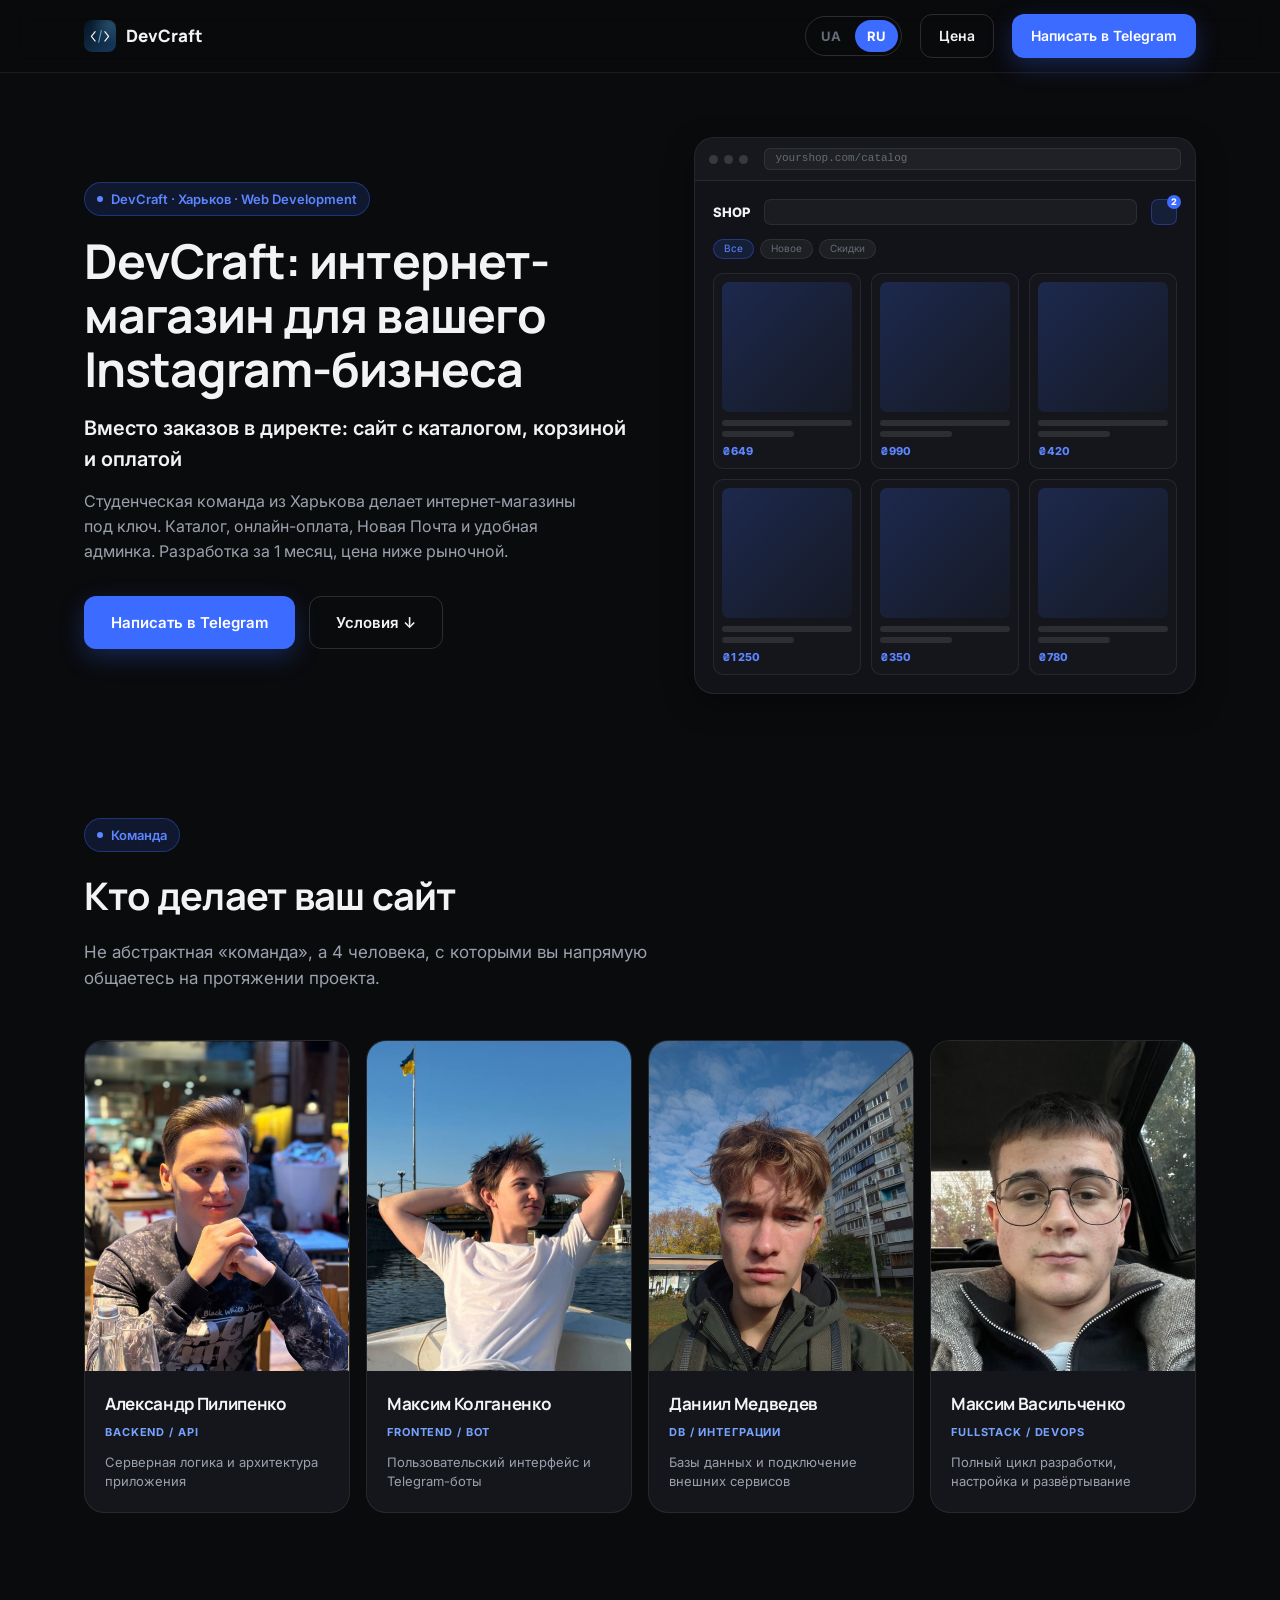
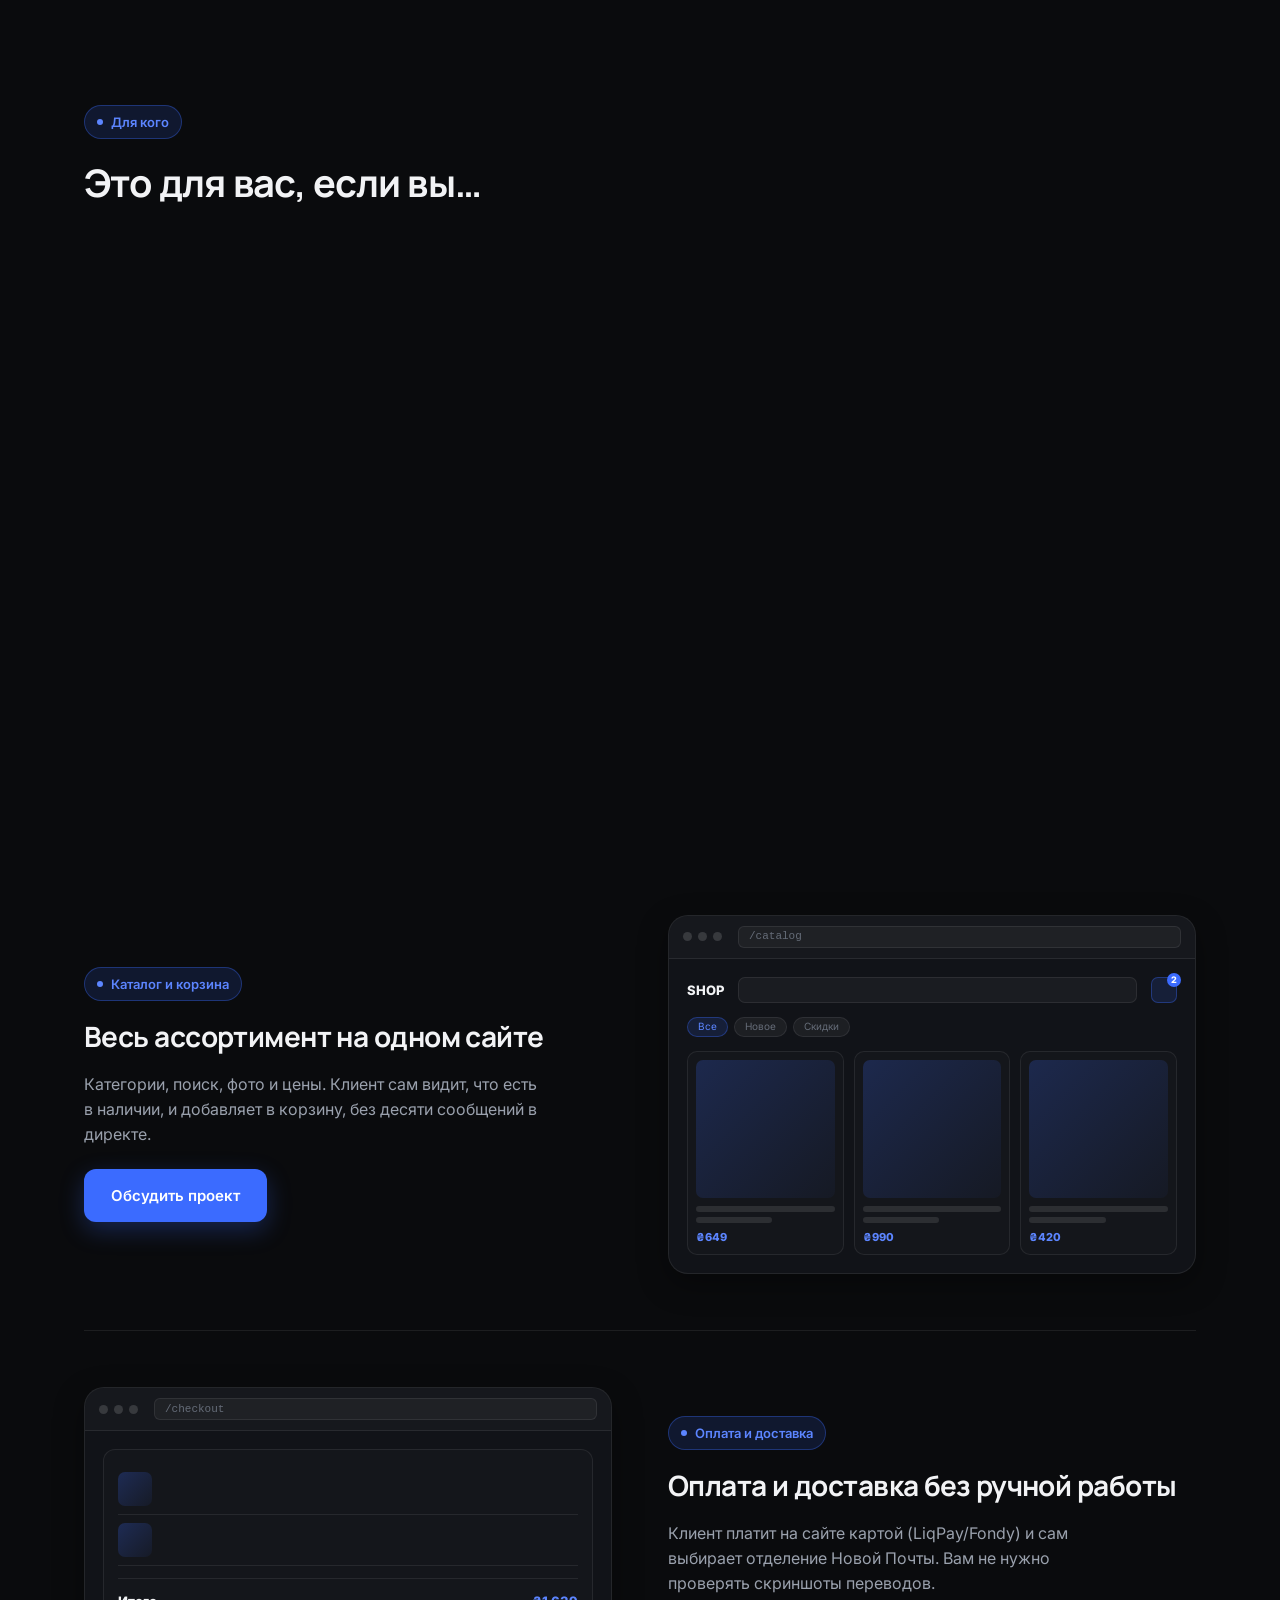
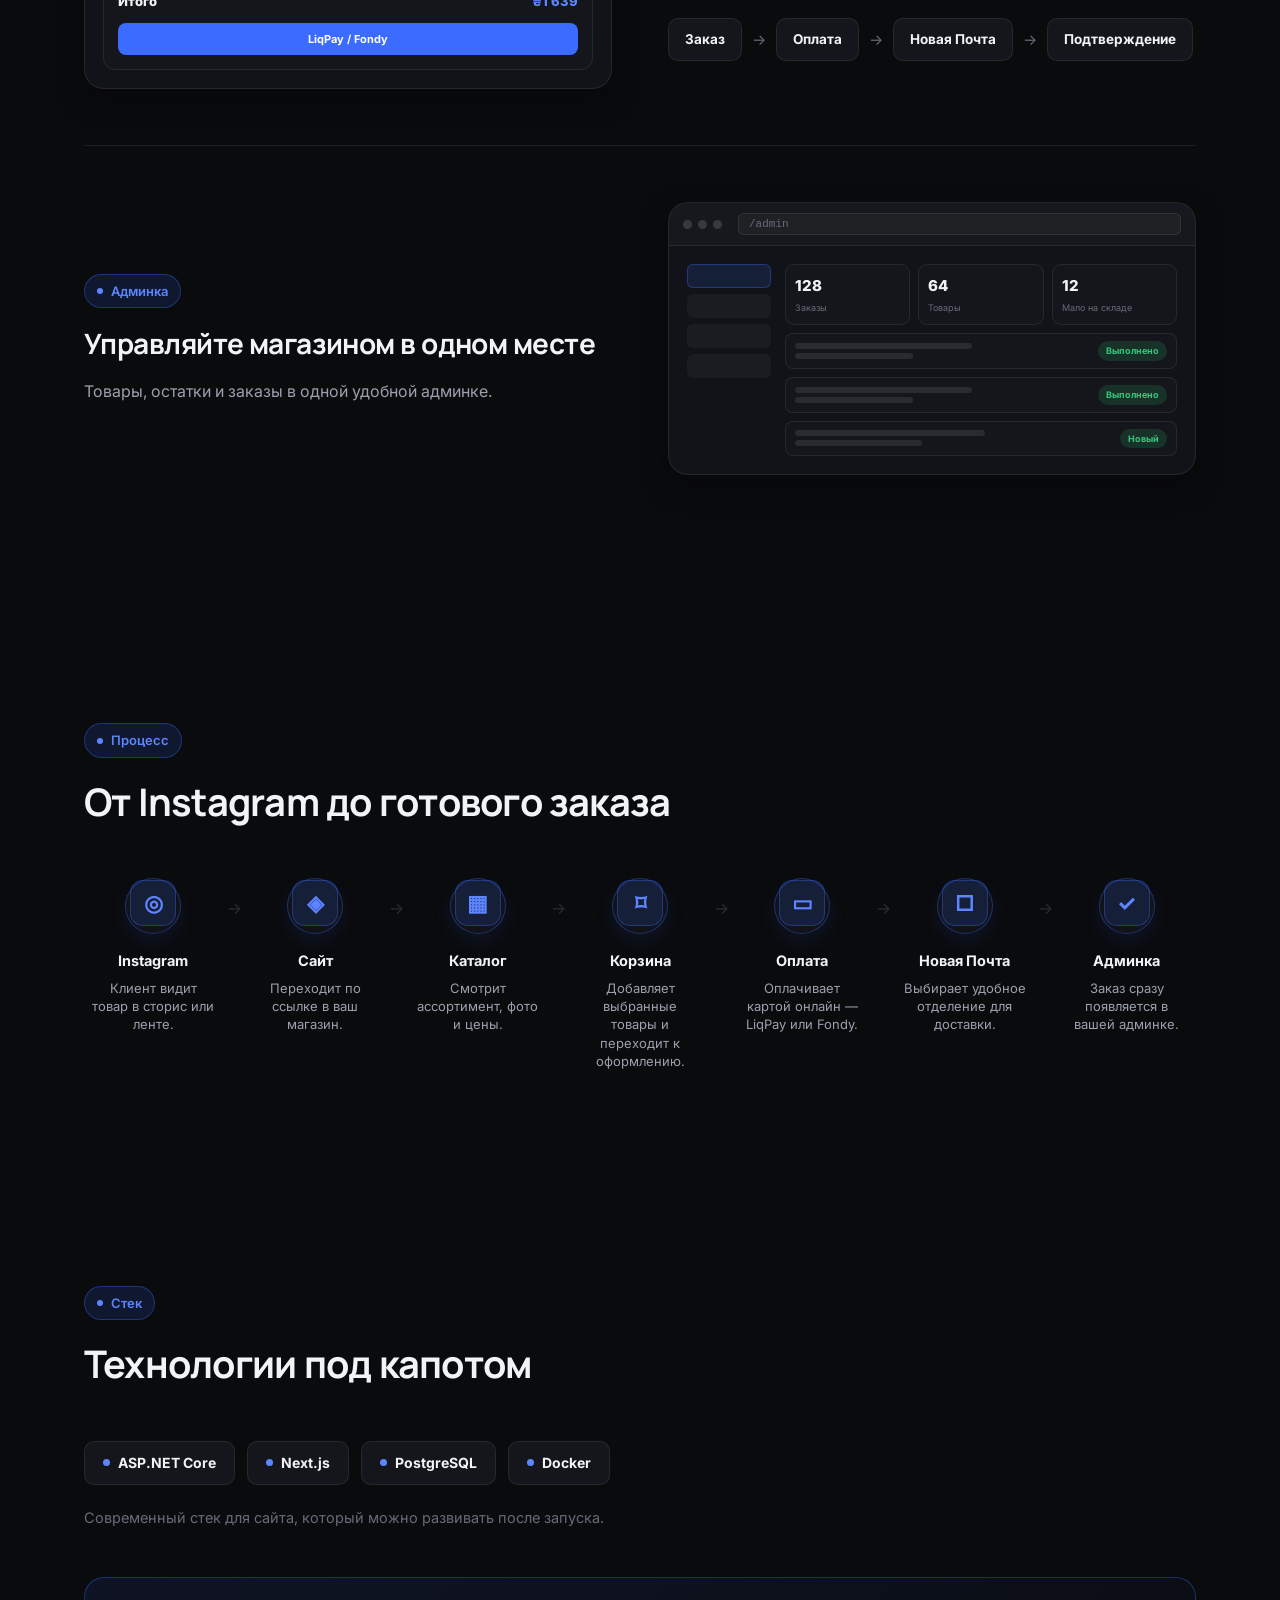
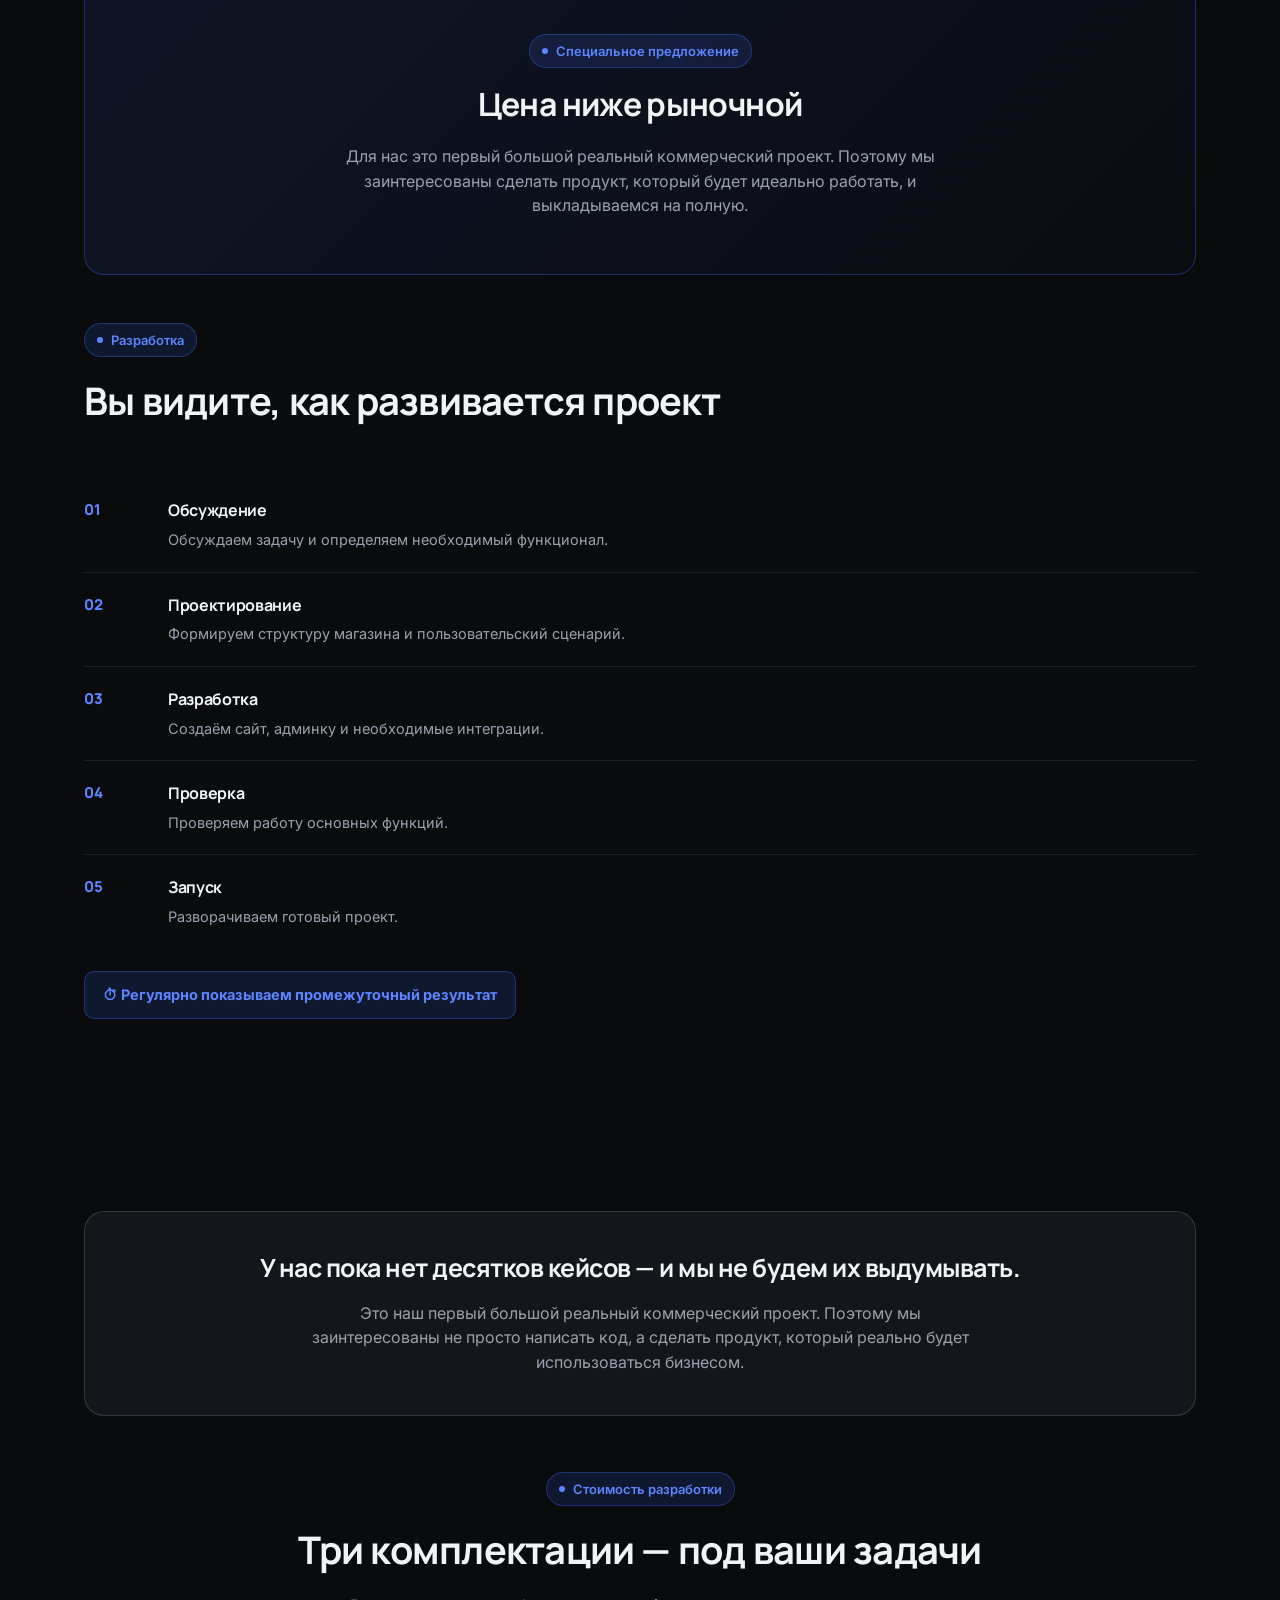
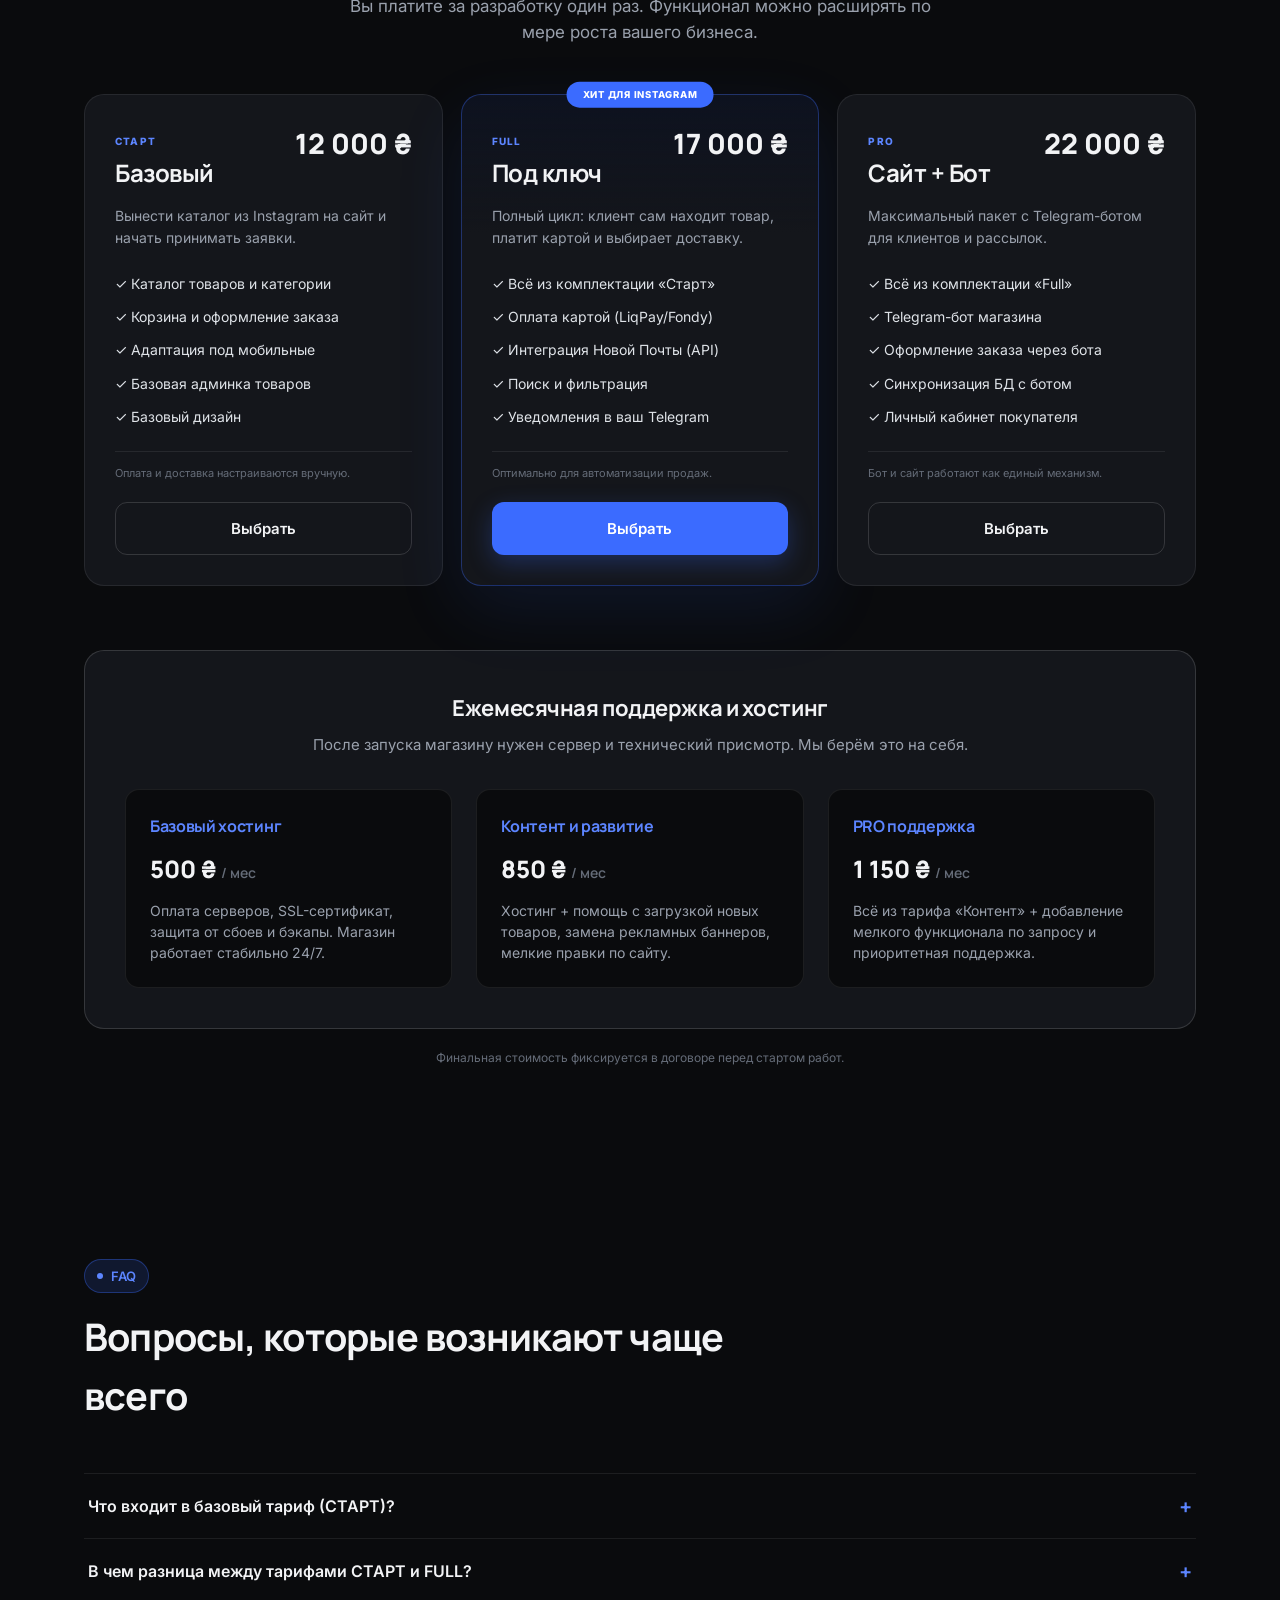
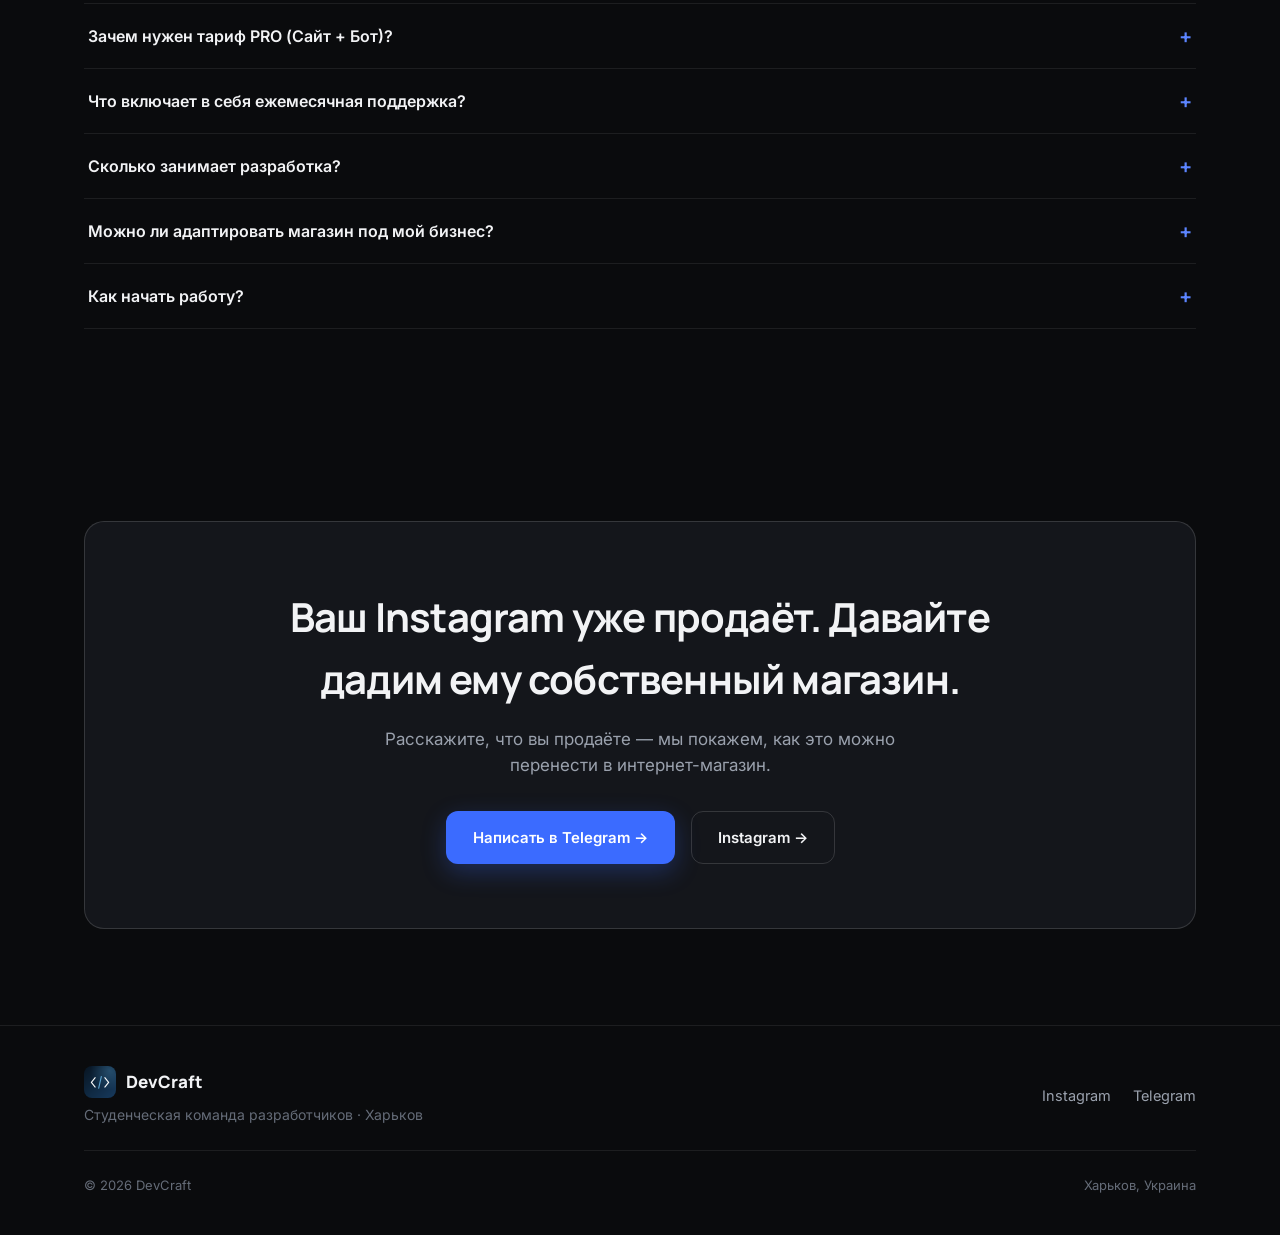
==== ru.html @ b4ba73b9 "Initial commit: DevCraft landing page" ====
<!DOCTYPE html>
<html lang="ru">
<head>
<meta charset="UTF-8">
<meta name="viewport" content="width=device-width, initial-scale=1">
<title>DevCraft — интернет-магазин для вашего Instagram-бизнеса</title>
<meta name="description" content="Студенческая команда из Харькова делает интернет-магазины под ключ: каталог, оплата, Новая Почта, админка. Разработка за 1 месяц.">
<link rel="icon" href="assets/logo.jpg">
<link rel="preconnect" href="https://fonts.googleapis.com">
<link rel="preconnect" href="https://fonts.gstatic.com" crossorigin>
<link href="https://fonts.googleapis.com/css2?family=Inter:wght@400;500;600;700;800&family=Manrope:wght@600;700;800&display=swap" rel="stylesheet">
<link rel="stylesheet" href="style.css">
</head>
<body>

<header class="site">
  <div class="wrap">
    <a href="#top" class="logo"><img src="assets/logo.jpg" alt="DevCraft" class="logo-img"> DevCraft</a>
    <div class="header-actions">
      <div class="lang-switch">
        <a href="ua.html" class="">UA</a>
        <a href="ru.html" class="active">RU</a>
      </div>
      <a href="#price" class="btn btn-ghost">Цена</a>
      <a href="https://t.me/gryftd" target="_blank" rel="noopener" class="btn btn-primary">Написать в Telegram</a>
    </div>
  </div>
</header>

<main id="top">

  <!-- HERO -->
  <section class="hero">
    <div class="wrap hero-grid">
      <div>
        <span class="eyebrow"><span class="dot"></span>DevCraft · Харьков · Web Development</span>
        <h1>DevCraft: интернет-магазин для вашего Instagram-бизнеса</h1>
        <p class="sub">Вместо заказов в директе: сайт с каталогом, корзиной и оплатой</p>
        <p class="desc">Студенческая команда из Харькова делает интернет-магазины под ключ. Каталог, онлайн-оплата, Новая Почта и удобная админка. Разработка за 1 месяц, цена ниже рыночной.</p>
        <div class="hero-cta">
          <a href="https://t.me/gryftd" target="_blank" rel="noopener" class="btn btn-primary">Написать в Telegram</a>
          <a href="#price" class="btn btn-ghost">Условия ↓</a>
        </div>
      </div>
      <div class="reveal">
        <div class="mock-browser">
          <div class="mock-topbar">
            <span class="mock-dot"></span><span class="mock-dot"></span><span class="mock-dot"></span>
            <div class="mock-urlbar">yourshop.com/catalog</div>
          </div>
          <div class="mock-body">
            <div class="mock-shop-head">
              <div class="mock-shop-logo">SHOP</div>
              <div class="mock-search"></div>
              <div class="mock-cart-icon"></div>
            </div>
            <div class="mock-chips">
              <div class="mock-chip on">Все</div>
              <div class="mock-chip">Новое</div>
              <div class="mock-chip">Скидки</div>
            </div>
            <div class="mock-grid">
              <div class="mock-product"><div class="thumb"></div><div class="line"></div><div class="line short"></div><div class="price">₴649</div></div>
              <div class="mock-product"><div class="thumb"></div><div class="line"></div><div class="line short"></div><div class="price">₴990</div></div>
              <div class="mock-product"><div class="thumb"></div><div class="line"></div><div class="line short"></div><div class="price">₴420</div></div>
              <div class="mock-product"><div class="thumb"></div><div class="line"></div><div class="line short"></div><div class="price">₴1 250</div></div>
              <div class="mock-product"><div class="thumb"></div><div class="line"></div><div class="line short"></div><div class="price">₴350</div></div>
              <div class="mock-product"><div class="thumb"></div><div class="line"></div><div class="line short"></div><div class="price">₴780</div></div>
            </div>
          </div>
        </div>
      </div>
    </div>
  </section>

  <section id="about" class="team-section">
  <div class="wrap">
    <div class="section-head reveal">
      <span class="eyebrow"><span class="dot"></span>Команда</span>
      <h2>Кто делает ваш сайт</h2>
      <p>Не абстрактная «команда», а 4 человека, с которыми вы напрямую общаетесь на протяжении проекта.</p>
    </div>
    <div class="team-grid">
      <article class="person-card reveal">
        <div class="person-photo">
          <img src="assets/sasha.jpg" alt="Александр Пилипенко" onerror="this.style.display='none';this.nextElementSibling.style.display='grid'">
          <span class="photo-fallback">АП</span>
        </div>
        <div class="person-info">
          <h3>Александр Пилипенко</h3>
          <span class="person-role">Backend / API</span>
          <p>Серверная логика и архитектура приложения</p>
        </div>
      </article>

      <article class="person-card reveal">
        <div class="person-photo">
          <img src="assets/kolganenko.jpg" alt="Максим Колганенко" onerror="this.style.display='none';this.nextElementSibling.style.display='grid'">
          <span class="photo-fallback">МК</span>
        </div>
        <div class="person-info">
          <h3>Максим Колганенко</h3>
          <span class="person-role">Frontend / Bot</span>
          <p>Пользовательский интерфейс и Telegram-боты</p>
        </div>
      </article>

      <article class="person-card reveal">
        <div class="person-photo">
          <img src="assets/danil.jpg" alt="Даниил Медведев" onerror="this.style.display='none';this.nextElementSibling.style.display='grid'">
          <span class="photo-fallback">ДМ</span>
        </div>
        <div class="person-info">
          <h3>Даниил Медведев</h3>
          <span class="person-role">DB / Интеграции</span>
          <p>Базы данных и подключение внешних сервисов</p>
        </div>
      </article>

      <article class="person-card reveal">
        <div class="person-photo">
          <img src="assets/vasylchenko.jpg" alt="Максим Васильченко" onerror="this.style.display='none';this.nextElementSibling.style.display='grid'">
          <span class="photo-fallback">МВ</span>
        </div>
        <div class="person-info">
          <h3>Максим Васильченко</h3>
          <span class="person-role">Fullstack / DevOps</span>
          <p>Полный цикл разработки, настройка и развёртывание</p>
        </div>
      </article>
    </div>
  </div>
</section>

  <!-- WHO IT'S FOR -->
  <section id="fit">
    <div class="wrap">
      <div class="section-head reveal">
        <span class="eyebrow"><span class="dot"></span>Для кого</span>
        <h2>Это для вас, если вы…</h2>
      </div>
      <div class="fit-grid">
        <div class="fit-card reveal"><div class="ico"><span class="vector-icon">✦</span></div><h3>Косметика и уход</h3><p>Ассортимент в сторис, а покупатели каждый день спрашивают в директе цену и наличие.</p></div>
        <div class="fit-card reveal"><div class="ico"><span class="vector-icon">◇</span></div><h3>Детские товары</h3><p>Размеры и остатки меняются каждую неделю, а отвечать каждому вручную некогда.</p></div>
        <div class="fit-card reveal"><div class="ico"><span class="vector-icon">↗</span></div><h3>Спортпитание и добавки</h3><p>Клиенты покупают одно и то же каждый месяц, а каждый заказ всё равно оформляется в переписке.</p></div>
        <div class="fit-card reveal"><div class="ico"><span class="vector-icon">◌</span></div><h3>Хендмейд и декор</h3><p>Работы красивые, но клиент не видит весь каталог в одном месте и теряется в актуальном.</p></div>
      </div>
      <p class="fit-note reveal">Ниша не ограничивается этими примерами. Если вы продаёте товары через Instagram — решение можно адаптировать под ваш бизнес.</p>
    </div>
  </section>

  <!-- WHAT CLIENT GETS -->
  <section id="offer">
    <div class="wrap">
      <div class="section-head reveal">
        <span class="eyebrow"><span class="dot"></span>Продукт</span>
        <h2>Что вы получите</h2>
      </div>

      <div class="showcase reveal">
        <div class="showcase-text">
          <span class="eyebrow"><span class="dot"></span>Каталог и корзина</span>
          <h3>Весь ассортимент на одном сайте</h3>
          <p>Категории, поиск, фото и цены. Клиент сам видит, что есть в наличии, и добавляет в корзину, без десяти сообщений в директе.</p>
          <a href="https://t.me/gryftd" target="_blank" rel="noopener" class="btn btn-primary">Обсудить проект</a>
        </div>
        <div class="showcase-visual">
          <div class="mock-browser">
            <div class="mock-topbar"><span class="mock-dot"></span><span class="mock-dot"></span><span class="mock-dot"></span><div class="mock-urlbar">/catalog</div></div>
            <div class="mock-body">
              <div class="mock-shop-head"><div class="mock-shop-logo">SHOP</div><div class="mock-search"></div><div class="mock-cart-icon"></div></div>
              <div class="mock-chips"><div class="mock-chip on">Все</div><div class="mock-chip">Новое</div><div class="mock-chip">Скидки</div></div>
              <div class="mock-grid">
                <div class="mock-product"><div class="thumb"></div><div class="line"></div><div class="line short"></div><div class="price">₴649</div></div>
                <div class="mock-product"><div class="thumb"></div><div class="line"></div><div class="line short"></div><div class="price">₴990</div></div>
                <div class="mock-product"><div class="thumb"></div><div class="line"></div><div class="line short"></div><div class="price">₴420</div></div>
              </div>
            </div>
          </div>
        </div>
      </div>

      <div class="showcase reverse reveal">
        <div class="showcase-text">
          <span class="eyebrow"><span class="dot"></span>Оплата и доставка</span>
          <h3>Оплата и доставка без ручной работы</h3>
          <p>Клиент платит на сайте картой (LiqPay/Fondy) и сам выбирает отделение Новой Почты. Вам не нужно проверять скриншоты переводов.</p>
          <div class="chain" style="margin-top:22px;">
            <div class="chain-step">Заказ</div><span class="chain-arrow">→</span>
            <div class="chain-step">Оплата</div><span class="chain-arrow">→</span>
            <div class="chain-step">Новая Почта</div><span class="chain-arrow">→</span>
            <div class="chain-step">Подтверждение</div>
          </div>
        </div>
        <div class="showcase-visual">
          <div class="mock-browser">
            <div class="mock-topbar"><span class="mock-dot"></span><span class="mock-dot"></span><span class="mock-dot"></span><div class="mock-urlbar">/checkout</div></div>
            <div class="mock-body">
              <div class="mock-cart-panel">
                <div class="mock-cart-row"><div class="thumb"></div><div class="lines"><div class="line"></div><div class="line short"></div></div></div>
                <div class="mock-cart-row"><div class="thumb"></div><div class="lines"><div class="line"></div><div class="line short"></div></div></div>
                <div class="mock-cart-total"><span>Итого</span><span>₴1 639</span></div>
                <div class="mock-btn-full">LiqPay / Fondy</div>
              </div>
            </div>
          </div>
        </div>
      </div>

      <div class="showcase reveal">
        <div class="showcase-text">
          <span class="eyebrow"><span class="dot"></span>Админка</span>
          <h3>Управляйте магазином в одном месте</h3>
          <p>Товары, остатки и заказы в одной удобной админке.</p>
        </div>
        <div class="showcase-visual">
          <div class="mock-browser">
            <div class="mock-topbar"><span class="mock-dot"></span><span class="mock-dot"></span><span class="mock-dot"></span><div class="mock-urlbar">/admin</div></div>
            <div class="mock-body">
              <div class="mock-admin">
                <div class="mock-admin-side">
                  <div class="mock-admin-item on"></div>
                  <div class="mock-admin-item"></div>
                  <div class="mock-admin-item"></div>
                  <div class="mock-admin-item"></div>
                </div>
                <div class="mock-admin-main">
                  <div class="mock-stat-row">
                    <div class="mock-stat"><div class="num">128</div><div class="lbl">Заказы</div></div>
                    <div class="mock-stat"><div class="num">64</div><div class="lbl">Товары</div></div>
                    <div class="mock-stat"><div class="num">12</div><div class="lbl">Мало на складе</div></div>
                  </div>
                  <div class="mock-table-row"><div class="lines"><div class="mock-line-generic w60"></div><div class="mock-line-generic w40"></div></div><div class="mock-status">Выполнено</div></div>
                  <div class="mock-table-row"><div class="lines"><div class="mock-line-generic w60"></div><div class="mock-line-generic w40"></div></div><div class="mock-status">Выполнено</div></div>
                  <div class="mock-table-row"><div class="lines"><div class="mock-line-generic w60"></div><div class="mock-line-generic w40"></div></div><div class="mock-status">Новый</div></div>
                </div>
              </div>
            </div>
          </div>
        </div>
      </div>
    </div>
  </section>

  <!-- HOW IT WORKS -->
  <section id="how">
    <div class="wrap">
      <div class="section-head reveal">
        <span class="eyebrow"><span class="dot"></span>Процесс</span>
        <h2>От Instagram до готового заказа</h2>
      </div>
      <div class="flow reveal">
        <div class="flow-step"><div class="circle"><span class="vector-icon">◎</span></div><div class="lbl">Instagram</div><div class="desc">Клиент видит товар в сторис или ленте.</div></div>
        <div class="flow-connector">→</div>
        <div class="flow-step"><div class="circle"><span class="vector-icon">◈</span></div><div class="lbl">Сайт</div><div class="desc">Переходит по ссылке в ваш магазин.</div></div>
        <div class="flow-connector">→</div>
        <div class="flow-step"><div class="circle"><span class="vector-icon">▦</span></div><div class="lbl">Каталог</div><div class="desc">Смотрит ассортимент, фото и цены.</div></div>
        <div class="flow-connector">→</div>
        <div class="flow-step"><div class="circle"><span class="vector-icon">⌑</span></div><div class="lbl">Корзина</div><div class="desc">Добавляет выбранные товары и переходит к оформлению.</div></div>
        <div class="flow-connector">→</div>
        <div class="flow-step"><div class="circle"><span class="vector-icon">▭</span></div><div class="lbl">Оплата</div><div class="desc">Оплачивает картой онлайн — LiqPay или Fondy.</div></div>
        <div class="flow-connector">→</div>
        <div class="flow-step"><div class="circle"><span class="vector-icon">□</span></div><div class="lbl">Новая Почта</div><div class="desc">Выбирает удобное отделение для доставки.</div></div>
        <div class="flow-connector">→</div>
        <div class="flow-step"><div class="circle"><span class="vector-icon">✓</span></div><div class="lbl">Админка</div><div class="desc">Заказ сразу появляется в вашей админке.</div></div>
      </div>
    </div>
  </section>

  <!-- TECH -->
  <section id="tech">
    <div class="wrap">
      <div class="section-head reveal">
        <span class="eyebrow"><span class="dot"></span>Стек</span>
        <h2>Технологии под капотом</h2>
      </div>
      <div class="tech-chips reveal">
        <div class="tech-chip"><span class="dot"></span>ASP.NET Core</div>
        <div class="tech-chip"><span class="dot"></span>Next.js</div>
        <div class="tech-chip"><span class="dot"></span>PostgreSQL</div>
        <div class="tech-chip"><span class="dot"></span>Docker</div>
      </div>
      <p class="tech-note reveal">Современный стек для сайта, который можно развивать после запуска.</p>
    </div>
  </section>

  <!-- PILOT -->
  <section id="pilot">
    <div class="wrap">
      <div class="pilot-block reveal">
        <span class="eyebrow"><span class="dot"></span>Специальное предложение</span>
        <h2>Цена ниже рыночной</h2>
        <p>Для нас это первый большой реальный коммерческий проект. Поэтому мы заинтересованы сделать продукт, который будет идеально работать, и выкладываемся на полную.</p>
      </div>
    </div>
  </section>

  <!-- PROCESS TIMELINE -->
  <section id="process">
    <div class="wrap">
      <div class="section-head reveal">
        <span class="eyebrow"><span class="dot"></span>Разработка</span>
        <h2>Вы видите, как развивается проект</h2>
      </div>
      <div class="timeline reveal">
        <div class="tl-item"><div class="tl-num">01</div><div><h4>Обсуждение</h4><p>Обсуждаем задачу и определяем необходимый функционал.</p></div></div>
        <div class="tl-item"><div class="tl-num">02</div><div><h4>Проектирование</h4><p>Формируем структуру магазина и пользовательский сценарий.</p></div></div>
        <div class="tl-item"><div class="tl-num">03</div><div><h4>Разработка</h4><p>Создаём сайт, админку и необходимые интеграции.</p></div></div>
        <div class="tl-item"><div class="tl-num">04</div><div><h4>Проверка</h4><p>Проверяем работу основных функций.</p></div></div>
        <div class="tl-item"><div class="tl-num">05</div><div><h4>Запуск</h4><p>Разворачиваем готовый проект.</p></div></div>
      </div>
      <div class="tl-highlight reveal">⏱ Регулярно показываем промежуточный результат</div>
    </div>
  </section>

  <!-- HONEST PROMISE -->
  <section id="honest">
    <div class="wrap">
      <div class="honest-card reveal">
        <h3>У нас пока нет десятков кейсов — и мы не будем их выдумывать.</h3>
        <p>Это наш первый большой реальный коммерческий проект. Поэтому мы заинтересованы не просто написать код, а сделать продукт, который реально будет использоваться бизнесом.</p>
      </div>
    </div>
  </section>

  <section id="price" class="pricing-section">
    <div class="wrap">
      <div class="section-head reveal center">
        <span class="eyebrow"><span class="dot"></span>Стоимость разработки</span>
        <h2>Три комплектации — под ваши задачи</h2>
        <p>Вы платите за разработку один раз. Функционал можно расширять по мере роста вашего бизнеса.</p>
      </div>
      
      <div class="packages">
        <!-- Тариф 1: Разработка -->
        <article class="package reveal">
          <div class="package-head"><div><span class="package-label">СТАРТ</span><h3>Базовый</h3></div><strong>12 000 ₴</strong></div>
          <p class="package-desc">Вынести каталог из Instagram на сайт и начать принимать заявки.</p>
          <ul>
            <li>✓ Каталог товаров и категории</li>
            <li>✓ Корзина и оформление заказа</li>
            <li>✓ Адаптация под мобильные</li>
            <li>✓ Базовая админка товаров</li>
            <li>✓ Базовый дизайн</li>
          </ul>
          <div class="package-note">Оплата и доставка настраиваются вручную.</div>
          <a href="https://t.me/gryftd" target="_blank" rel="noopener" class="btn btn-ghost btn-block">Выбрать</a>
        </article>
  
        <!-- Тариф 2: Разработка -->
        <article class="package featured reveal">
          <div class="popular">ХИТ ДЛЯ INSTAGRAM</div>
          <div class="package-head"><div><span class="package-label">FULL</span><h3>Под ключ</h3></div><strong>17 000 ₴</strong></div>
          <p class="package-desc">Полный цикл: клиент сам находит товар, платит картой и выбирает доставку.</p>
          <ul>
            <li>✓ Всё из комплектации «Старт»</li>
            <li>✓ Оплата картой (LiqPay/Fondy)</li>
            <li>✓ Интеграция Новой Почты (API)</li>
            <li>✓ Поиск и фильтрация</li>
            <li>✓ Уведомления в ваш Telegram</li>
          </ul>
          <div class="package-note">Оптимально для автоматизации продаж.</div>
          <a href="https://t.me/gryftd" target="_blank" rel="noopener" class="btn btn-primary btn-block">Выбрать</a>
        </article>
  
        <!-- Тариф 3: Разработка -->
        <article class="package reveal">
          <div class="package-head"><div><span class="package-label">PRO</span><h3>Сайт + Бот</h3></div><strong>22 000 ₴</strong></div>
          <p class="package-desc">Максимальный пакет с Telegram-ботом для клиентов и рассылок.</p>
          <ul>
            <li>✓ Всё из комплектации «Full»</li>
            <li>✓ Telegram-бот магазина</li>
            <li>✓ Оформление заказа через бота</li>
            <li>✓ Синхронизация БД с ботом</li>
            <li>✓ Личный кабинет покупателя</li>
          </ul>
          <div class="package-note">Бот и сайт работают как единый механизм.</div>
          <a href="https://t.me/gryftd" target="_blank" rel="noopener" class="btn btn-ghost btn-block">Выбрать</a>
        </article>
      </div>
  
      <!-- Блок ежемесячного обслуживания (теперь 3 тарифа) -->
      <div class="monthly-retainer reveal">
        <div class="monthly-head">
          <h3>Ежемесячная поддержка и хостинг</h3>
          <p>После запуска магазину нужен сервер и технический присмотр. Мы берём это на себя.</p>
        </div>
        <div class="monthly-grid">
          <div class="monthly-card">
            <h4>Базовый хостинг</h4>
            <div class="monthly-price">500 ₴ <span>/ мес</span></div>
            <p>Оплата серверов, SSL-сертификат, защита от сбоев и бэкапы. Магазин работает стабильно 24/7.</p>
          </div>
          <div class="monthly-card">
            <h4>Контент и развитие</h4>
            <div class="monthly-price">850 ₴ <span>/ мес</span></div>
            <p>Хостинг + помощь с загрузкой новых товаров, замена рекламных баннеров, мелкие правки по сайту.</p>
          </div>
          <div class="monthly-card">
            <h4>PRO поддержка</h4>
            <div class="monthly-price">1 150 ₴ <span>/ мес</span></div>
            <p>Всё из тарифа «Контент» + добавление мелкого функционала по запросу и приоритетная поддержка.</p>
          </div>
        </div>
      </div>
  
      <div class="price-foot reveal">Финальная стоимость фиксируется в договоре перед стартом работ.</div>
    </div>
  </section>

  <!-- FAQ с подробным описанием услуг -->
  <section id="faq">
    <div class="wrap">
      <div class="section-head reveal">
        <span class="eyebrow"><span class="dot"></span>FAQ</span>
        <h2>Вопросы, которые возникают чаще всего</h2>
      </div>
      <div class="reveal">
        <div class="faq-item">
          <button class="faq-q"><span>Что входит в базовый тариф (СТАРТ)?</span><span class="plus">+</span></button>
          <div class="faq-a"><div class="faq-a-inner">Это стартовый вариант за 12 000 грн. Вы получаете полноценный сайт: каталог товаров, корзину, адаптивный дизайн для смартфонов и удобную админ-панель. Оплата и расчет стоимости доставки осуществляются вручную (клиент переводит деньги на карту).</div></div>
        </div>
        <div class="faq-item">
          <button class="faq-q"><span>В чем разница между тарифами СТАРТ и FULL?</span><span class="plus">+</span></button>
          <div class="faq-a"><div class="faq-a-inner">Тариф FULL (17 000 грн) полностью автоматизирует ваши продажи. В него включена онлайн-оплата картой (LiqPay, Fondy) и автоматическая интеграция Новой Почты (выбор отделения, расчет стоимости). Вам останется только упаковать товар и отправить его, получив уведомление в Telegram.</div></div>
        </div>
        <div class="faq-item">
          <button class="faq-q"><span>Зачем нужен тариф PRO (Сайт + Бот)?</span><span class="plus">+</span></button>
          <div class="faq-a"><div class="faq-a-inner">В тарифе PRO (22 000 грн) вы получаете не только сайт, но и полноценного Telegram-бота. Сайт и бот работают как единый механизм с общей базой товаров и заказов. Клиенты смогут покупать ваши товары прямо в мессенджере.</div></div>
        </div>
        <div class="faq-item">
          <button class="faq-q"><span>Что включает в себя ежемесячная поддержка?</span><span class="plus">+</span></button>
          <div class="faq-a"><div class="faq-a-inner">Сайту нужно где-то работать. Базовый тариф поддержки (500 грн/мес) включает аренду мощного сервера, защиту от сбоев и бэкапы. В тарифах за 850 и 1150 грн мы дополнительно помогаем вам наполнять сайт, менять баннеры и вносить доработки.</div></div>
        </div>
        <div class="faq-item">
          <button class="faq-q"><span>Сколько занимает разработка?</span><span class="plus">+</span></button>
          <div class="faq-a"><div class="faq-a-inner">Мы запускаем готовый интернет-магазин ориентировочно за 1 месяц. Срок может немного меняться в зависимости от скорости согласования дизайна.</div></div>
        </div>
        <div class="faq-item">
          <button class="faq-q"><span>Можно ли адаптировать магазин под мой бизнес?</span><span class="plus">+</span></button>
          <div class="faq-a"><div class="faq-a-inner">Да. Каталог, категории, логика корзины и внешний вид полностью адаптируются под вашу нишу — будь то косметика, одежда или хендмейд.</div></div>
        </div>
        <div class="faq-item">
          <button class="faq-q"><span>Как начать работу?</span><span class="plus">+</span></button>
          <div class="faq-a"><div class="faq-a-inner">Напишите нам в Telegram. Расскажите, что вы продаете и как сейчас принимаете заказы. Мы проанализируем ваш бизнес и подберем оптимальный формат магазина.</div></div>
        </div>
      </div>
    </div>
  </section>

  <!-- FINAL CTA -->
  <section id="contact">
    <div class="wrap">
      <div class="final-cta reveal">
        <h2>Ваш Instagram уже продаёт. Давайте дадим ему собственный магазин.</h2>
        <p>Расскажите, что вы продаёте — мы покажем, как это можно перенести в интернет-магазин.</p>
        <div class="cta-actions">
          <a href="https://t.me/gryftd" target="_blank" rel="noopener" class="btn btn-primary">Написать в Telegram →</a>
          <a href="https://www.instagram.com/medve._dev/?hl=uk" target="_blank" rel="noopener" class="btn btn-ghost">Instagram →</a>
        </div>
      </div>
    </div>
  </section>

</main>

<footer class="site">
  <div class="wrap">
    <div class="footer-grid">
      <div>
        <div class="logo"><img src="assets/logo.jpg" alt="DevCraft" class="logo-img"> DevCraft</div>
        <div class="footer-tag">Студенческая команда разработчиков · Харьков</div>
      </div>
      <div class="footer-links">
        <a href="https://www.instagram.com/medve._dev/?hl=uk" target="_blank" rel="noopener">Instagram</a>
        <a href="https://t.me/gryftd" target="_blank" rel="noopener">Telegram</a>
      </div>
    </div>
    <div class="footer-bottom">
      <span>© 2026 DevCraft</span>
      <span>Харьков, Украина</span>
    </div>
  </div>
</footer>

<div class="mobile-sticky">
  <a href="https://t.me/gryftd" target="_blank" rel="noopener" class="btn btn-primary btn-block">Написать в Telegram</a>
</div>

<script src="script.js"></script>
</body>
</html>
---- style.css ----
/* ============================================================
   DevCraft — shared stylesheet
   Dark, technical, blue-accent. Inter (body) + Manrope (display).
   ============================================================ */

:root{
  --bg: #0a0b0d;
  --bg-raised: #111318;
  --card: #14161b;
  --card-hover: #181b21;
  --border: rgba(255,255,255,0.08);
  --border-strong: rgba(255,255,255,0.14);
  --text: #f2f3f5;
  --text-dim: #9aa1ad;
  --text-faint: #656c78;
  --accent: #3b6bff;
  --accent-bright: #5c85ff;
  --accent-dim: rgba(59,107,255,0.14);
  --accent-line: rgba(59,107,255,0.35);
  --green: #34c77b;
  --radius-sm: 10px;
  --radius-md: 14px;
  --radius-lg: 20px;
  --maxw: 1160px;
  --shadow: 0 10px 30px rgba(0,0,0,0.35);
}

*{ box-sizing: border-box; }
html{ scroll-behavior: smooth; -webkit-text-size-adjust: 100%; }

body{
  margin:0;
  background: var(--bg);
  color: var(--text);
  font-family: "Inter", -apple-system, BlinkMacSystemFont, "Segoe UI", sans-serif;
  font-size: 16px;
  line-height: 1.55;
  -webkit-font-smoothing: antialiased;
  overflow-x: hidden;
}

.display{ font-family: "Manrope", "Inter", sans-serif; }

h1,h2,h3,h4{ margin:0; font-family:"Manrope","Inter",sans-serif; font-weight:700; letter-spacing:-0.02em; color:var(--text); }
p{ margin:0; }
a{ color:inherit; text-decoration:none; }
img{ max-width:100%; display:block; }
button{ font-family:inherit; cursor:pointer; }

.wrap{ max-width: var(--maxw); margin: 0 auto; padding: 0 24px; }
section{ padding: 96px 0; position:relative; }
@media (max-width:760px){ section{ padding: 56px 0; } }

.eyebrow{
  display:inline-flex; align-items:center; gap:8px;
  font-size: 13px; color: var(--accent-bright);
  background: var(--accent-dim);
  border: 1px solid var(--accent-line);
  padding: 6px 12px;
  border-radius: 999px;
  font-weight: 600;
}
.eyebrow .dot{ width:6px; height:6px; border-radius:50%; background:var(--accent-bright); }

.section-head{ max-width: 640px; margin-bottom: 48px; }
.section-head h2{ font-size: clamp(28px, 4vw, 38px); margin-top: 14px; }
.section-head p{ color: var(--text-dim); margin-top: 14px; font-size: 17px; }
.section-head.center {
  margin-left: auto;
  margin-right: auto;
  text-align: center;
  max-width: 760px;
}
.section-head.center p {
  max-width: 620px;
  margin-left: auto;
  margin-right: auto;
}

/* Buttons */
.btn{
  display:inline-flex; align-items:center; justify-content:center; gap:8px;
  padding: 14px 26px;
  border-radius: 12px;
  font-weight: 600;
  font-size: 15px;
  border: 1px solid transparent;
  transition: transform .18s ease, background .18s ease, border-color .18s ease, box-shadow .18s ease;
  white-space: nowrap;
}
.btn-primary{
  background: var(--accent);
  color: #fff;
  box-shadow: 0 8px 24px rgba(59,107,255,0.28);
}
.btn-primary:hover{ background: var(--accent-bright); transform: translateY(-1px); }
.btn-ghost{
  background: transparent;
  border-color: var(--border-strong);
  color: var(--text);
}
.btn-ghost:hover{ border-color: var(--accent-line); background: rgba(255,255,255,0.03); }
.btn-block{ width:100%; }

/* Header & Logo Image */
header.site{
  position: sticky; top:0; z-index: 50;
  backdrop-filter: blur(14px);
  background: rgba(10,11,13,0.72);
  border-bottom: 1px solid var(--border);
}
header.site .wrap{
  height: 72px; display:flex; align-items:center; justify-content:space-between;
}
.logo {
  display: flex;
  align-items: center;
  gap: 10px;
  font-weight: 800;
  font-size: 17px;
  font-family: "Manrope", sans-serif;
}
.logo-img {
  width: 32px;
  height: 32px;
  border-radius: 8px;
  object-fit: cover;
}

.header-actions{ display:flex; align-items:center; gap:18px; }
.lang-switch{ display:flex; align-items:center; gap:2px; border:1px solid var(--border-strong); border-radius:999px; padding:3px; }
.lang-switch a{ padding:6px 12px; border-radius:999px; font-size:13px; font-weight:700; color:var(--text-faint); }
.lang-switch a.active{ background:var(--accent); color:#fff; }
.header-actions .btn{ padding: 10px 18px; font-size:14px; }
.header-actions .btn-ghost{ display:none; }
@media (min-width: 640px){ .header-actions .btn-ghost{ display:inline-flex; } }

/* Hero */
.hero{ padding-top: 64px; padding-bottom: 64px; }
.hero-grid{ display:grid; grid-template-columns: 1.05fr 0.95fr; gap: 56px; align-items:center; }
@media (max-width: 980px){ .hero-grid{ grid-template-columns: 1fr; } }
.hero h1{ font-size: clamp(30px, 5vw, 48px); line-height:1.12; margin-top:18px; }
.hero .sub{ font-size: clamp(17px, 2.2vw, 20px); color: var(--text); font-weight:600; margin-top:18px; }
.hero .desc{ font-size: 16px; color: var(--text-dim); margin-top:14px; max-width: 520px; }
.hero-cta{ display:flex; gap:14px; margin-top:32px; flex-wrap:wrap; }

/* --- UI mockup (fake browser + shop UI) --- */
.mock-browser{
  background: var(--bg-raised);
  border: 1px solid var(--border);
  border-radius: var(--radius-lg);
  overflow: hidden;
  box-shadow: var(--shadow);
}
.mock-topbar{
  display:flex; align-items:center; gap:6px;
  padding: 10px 14px;
  border-bottom: 1px solid var(--border);
  background: rgba(255,255,255,0.02);
}
.mock-dot{ width:9px; height:9px; border-radius:50%; background: rgba(255,255,255,0.14); }
.mock-urlbar{
  margin-left:10px; flex:1;
  background: rgba(255,255,255,0.04);
  border:1px solid var(--border);
  border-radius: 6px;
  height: 22px;
  display:flex; align-items:center;
  padding: 0 10px;
  font-size: 11px;
  color: var(--text-faint);
  font-family: monospace;
}
.mock-body{ padding: 18px; }
.mock-shop-head{ display:flex; align-items:center; justify-content:space-between; margin-bottom:14px; }
.mock-shop-logo{ font-weight:800; font-size:13px; }
.mock-search{
  flex:1; margin: 0 14px; height: 26px; border-radius:7px;
  background: rgba(255,255,255,0.04); border:1px solid var(--border);
}
.mock-cart-icon{
  width:26px; height:26px; border-radius:7px; background: var(--accent-dim);
  border:1px solid var(--accent-line);
  position:relative; flex-shrink:0;
}
.mock-cart-icon::after{
  content:"2"; position:absolute; top:-5px; right:-5px;
  background: var(--accent); color:#fff; font-size:9px; font-weight:800;
  width:14px; height:14px; border-radius:50%; display:flex; align-items:center; justify-content:center;
}
.mock-chips{ display:flex; gap:6px; margin-bottom:14px; }
.mock-chip{ height:20px; padding:0 10px; border-radius:999px; background: rgba(255,255,255,0.05); border:1px solid var(--border); font-size:10px; color:var(--text-faint); display:flex; align-items:center; }
.mock-chip.on{ background: var(--accent-dim); border-color: var(--accent-line); color: var(--accent-bright); }
.mock-grid{ display:grid; grid-template-columns: repeat(3,1fr); gap:10px; }
.mock-product{ background: var(--card); border:1px solid var(--border); border-radius:10px; padding:8px; }
.mock-product .thumb{ aspect-ratio:1; border-radius:7px; background: linear-gradient(135deg, rgba(59,107,255,0.22), rgba(59,107,255,0.04)); margin-bottom:8px; }
.mock-product .line{ height:6px; border-radius:3px; background: rgba(255,255,255,0.10); margin-bottom:5px; }
.mock-product .line.short{ width:55%; }
.mock-product .price{ font-size:11px; font-weight:800; color: var(--accent-bright); margin-top:6px; }

.mock-cart-panel{ background: var(--card); border:1px solid var(--border); border-radius:12px; padding:14px; }
.mock-cart-row{ display:flex; align-items:center; gap:10px; padding:8px 0; border-bottom:1px solid var(--border); }
.mock-cart-row:last-of-type{ border-bottom:none; }
.mock-cart-row .thumb{ width:34px; height:34px; border-radius:7px; background: linear-gradient(135deg, rgba(59,107,255,0.25), rgba(59,107,255,0.05)); flex-shrink:0; }
.mock-cart-row .lines{ flex:1; }
.mock-cart-total{ display:flex; justify-content:space-between; align-items:center; margin-top:12px; padding-top:12px; border-top:1px solid var(--border); font-weight:800; font-size:13px; }
.mock-cart-total span:last-child{ color: var(--accent-bright); }
.mock-btn-full{ margin-top:12px; height:32px; border-radius:8px; background: var(--accent); display:flex; align-items:center; justify-content:center; color:#fff; font-size:11px; font-weight:700; }

.mock-admin{ display:grid; grid-template-columns: 84px 1fr; gap:14px; }
.mock-admin-side{ display:flex; flex-direction:column; gap:6px; }
.mock-admin-item{ height:24px; border-radius:6px; background: rgba(255,255,255,0.04); }
.mock-admin-item.on{ background: var(--accent-dim); border:1px solid var(--accent-line); }
.mock-admin-main{ display:flex; flex-direction:column; gap:8px; }
.mock-stat-row{ display:grid; grid-template-columns: repeat(3,1fr); gap:8px; }
.mock-stat{ background: var(--card); border:1px solid var(--border); border-radius:9px; padding:9px; }
.mock-stat .num{ font-size:15px; font-weight:800; }
.mock-stat .lbl{ font-size:9px; color:var(--text-faint); margin-top:3px; }
.mock-table-row{ display:flex; align-items:center; gap:8px; padding:7px 9px; background: var(--card); border:1px solid var(--border); border-radius:8px; }
.mock-table-row .lines{ flex:1; display:flex; flex-direction:column; gap:4px; }
.mock-status{ font-size:9px; font-weight:700; padding:3px 8px; border-radius:999px; background: rgba(52,199,123,0.15); color: var(--green); }
.mock-line-generic{ height:6px; border-radius:3px; background: rgba(255,255,255,0.09); }
.mock-line-generic.w60{ width:60%; }
.mock-line-generic.w40{ width:40%; }

@media (max-width: 520px){
  .mock-grid{ grid-template-columns: repeat(2,1fr); }
  .mock-admin{ grid-template-columns: 56px 1fr; }
}

/* TEAM */
.team-section{padding-top:60px}
.team-grid{display:grid;grid-template-columns:repeat(4,1fr);gap:16px}
.person-card{background:var(--card);border:1px solid var(--border);border-radius:var(--radius-lg);overflow:hidden;transition:transform .2s ease,border-color .2s ease,background .2s ease; height:100%; display:flex; flex-direction:column;}
.person-card:hover{transform:translateY(-4px);border-color:var(--accent-line);background:var(--card-hover)}
.person-photo{height:330px;background:radial-gradient(circle at 50% 35%,rgba(59,107,255,.28),rgba(20,22,27,.2) 62%),#11151b;position:relative;overflow:hidden;display:flex;align-items:flex-end;justify-content:center}
.person-photo img{width:100%;height:100%;object-fit:cover;object-position:center top;position:absolute;inset:0}
.photo-fallback{width:100px;height:100px;border-radius:50%;display:grid;place-items:center;background:linear-gradient(135deg,var(--accent),#1d398f);font:800 30px Manrope;color:white;margin-bottom:70px}
.person-info{padding:20px; flex:1; display:flex; flex-direction:column; align-items:flex-start;}
.person-info h3{font-size:17px}
.person-role{display:inline-block;color:#77a3ff;font-size:11px;text-transform:uppercase;letter-spacing:.08em;font-weight:700;margin-top:7px}
.person-info p{color:var(--text-dim);font-size:13px;margin-top:12px;line-height:1.5}

/* Fit cards */
.fit-grid{ display:grid; grid-template-columns: repeat(4, 1fr); gap:16px; }
.fit-card{ background: var(--card); border:1px solid var(--border); border-radius: var(--radius-md); padding: 24px; transition: border-color .2s ease, transform .2s ease, background .2s ease; display:flex; flex-direction:column; align-items:flex-start; height:100%; min-width:0;}
.fit-card:hover{ border-color: var(--accent-line); background: var(--card-hover); transform: translateY(-2px); }
.fit-card .ico{ font-size: 0; }
.fit-card h3{ font-size:16px; margin-top:14px; }
.fit-card p{ color: var(--text-dim); font-size: 14.5px; margin-top:10px; width:100%;}
.fit-note{ margin-top: 22px; color: var(--text-faint); font-size: 14.5px; max-width: 620px; }
.vector-icon{width:46px;height:46px;border-radius:13px;background:var(--accent-dim);border:1px solid var(--accent-line);display:grid;place-items:center;color:var(--accent-bright);font-size:22px;font-weight:700;margin-bottom:6px}

/* Showcase (alternating) */
.showcase{
  display:grid; grid-template-columns: 1fr 1fr; gap: 56px; align-items:center;
  padding: 56px 0; border-top: 1px solid var(--border);
}
.section-head + .showcase { border-top: none; padding-top: 0; }
.showcase.reverse .showcase-text{ order:2; }
.showcase.reverse .showcase-visual{ order:1; }
@media (max-width: 900px){
  .showcase{ grid-template-columns: 1fr; gap: 28px; padding: 40px 0; }
  .showcase.reverse .showcase-text{ order:1; }
  .showcase.reverse .showcase-visual{ order:2; }
}
.showcase-text h3{ font-size: clamp(22px,3vw,28px); margin-top:14px; }
.showcase-text p{ color: var(--text-dim); margin-top:14px; font-size:16px; max-width:460px; }
.showcase-text .btn{ margin-top: 22px; }

/* payment chain */
.chain{ display:flex; align-items:center; flex-wrap:wrap; gap:10px; }
.chain-step{ background: var(--card); border:1px solid var(--border); border-radius:10px; padding:10px 16px; font-size:13.5px; font-weight:700; }
.chain-arrow{ color: var(--text-faint); font-size:15px; }

/* how it works */
.flow {
  display: flex; align-items: flex-start; flex-wrap: nowrap; overflow-x: auto; 
  padding-bottom: 24px; gap: 0; scrollbar-width: thin; scrollbar-color: var(--accent-line) transparent;
  -webkit-overflow-scrolling: touch;
}
.flow::-webkit-scrollbar { height: 4px; }
.flow::-webkit-scrollbar-track { background: rgba(255,255,255,0.05); border-radius: 4px; }
.flow::-webkit-scrollbar-thumb { background: var(--accent-line); border-radius: 4px; }
.flow-step { display: flex; flex-direction: column; align-items: center; text-align: center; flex: 0 0 140px; }
@media (min-width: 1024px) {
  .flow { justify-content: center; overflow-x: hidden; }
  .flow-step { flex: 1; min-width: 110px; }
}
.flow-step .circle {
  width: 56px; height: 56px; border-radius: 50%; background: var(--bg-raised); border: 1px solid var(--accent-line);
  display: flex; align-items: center; justify-content: center; font-size: 20px; color: var(--accent-bright);
  box-shadow: 0 8px 20px rgba(59,107,255,0.1); transition: all 0.3s ease;
}
.flow-step:hover .circle { background: var(--accent-dim); border-color: var(--accent-bright); transform: translateY(-4px); }
.flow-step .lbl { margin-top: 16px; font-weight: 700; font-size: 14.5px; }
.flow-step .desc { margin-top: 6px; font-size: 13px; color: var(--text-dim); line-height: 1.4; padding: 0 8px; }
.flow-connector { display: flex; align-items: center; justify-content: center; color: var(--border-strong); font-size: 16px; padding-top: 18px; flex: 0 0 24px; }

/* tech chips */
.tech-chips{ display:flex; flex-wrap:wrap; gap:12px; }
.tech-chip{ padding: 10px 18px; border-radius: 10px; background: var(--card); border:1px solid var(--border); font-weight:700; font-size:14px; display:flex; align-items:center; gap:8px; }
.tech-chip .dot{ width:7px; height:7px; border-radius:50%; background: var(--accent-bright); }
.tech-note{ margin-top:22px; color: var(--text-faint); font-size:14.5px; }

/* pilot block */
.pilot-block{ background: linear-gradient(135deg, rgba(59,107,255,0.10), rgba(59,107,255,0.02)); border: 1px solid var(--accent-line); border-radius: var(--radius-lg); padding: 56px 32px; display: flex; flex-direction: column; align-items: center; text-align: center; }
@media (max-width:640px){ .pilot-block{ padding: 28px; } }
.pilot-block h2{ font-size: clamp(24px,3.4vw,32px); margin-top:12px; }
.pilot-block p{ color: var(--text-dim); margin-top:14px; font-size:16px; max-width: 640px; margin-left: auto; margin-right: auto; }

/* timeline */
.timeline{ display:flex; flex-direction:column; gap:0; }
.tl-item{ display:grid; grid-template-columns: 64px 1fr; gap:20px; padding: 20px 0; border-top:1px solid var(--border); }
.tl-item:first-child{ border-top:none; }
.tl-num{ font-family:"Manrope",sans-serif; font-weight:800; font-size:15px; color: var(--accent-bright); }
.tl-item h4{ font-size:16px; }
.tl-item p{ color: var(--text-dim); margin-top:6px; font-size:14.5px; }
.tl-highlight{ margin-top: 22px; display:inline-flex; align-items:center; gap:10px; background: var(--accent-dim); border:1px solid var(--accent-line); padding: 12px 18px; border-radius: 10px; font-weight:700; font-size:14.5px; color: var(--accent-bright); }

/* honest card */
.honest-card{ background: var(--card); border:1px solid var(--border-strong); border-radius: var(--radius-lg); padding: 40px; position:relative; text-align: center; display: flex; flex-direction: column; align-items: center; }
.honest-card h3{ font-size: clamp(20px,3vw,25px); line-height:1.3; }
.honest-card p{ color: var(--text-dim); margin-top:16px; font-size:16px; max-width:680px; margin-left: auto; margin-right: auto; }

/* PRICING */
.packages { display: grid; grid-template-columns: repeat(3, 1fr); gap: 18px; max-width: 1160px; margin: 0 auto; align-items: stretch; }
.package { 
  position:relative; background:var(--card); border:1px solid var(--border); border-radius:20px; padding:30px; display:flex; flex-direction:column; min-width:0; height:100%; min-height:0; overflow:visible; 
  transition: transform 0.3s ease, border-color 0.3s ease, box-shadow 0.3s ease, background 0.3s ease; 
}
.package:hover { transform: translateY(-6px); border-color: var(--accent-bright); box-shadow: 0 12px 40px rgba(59, 107, 255, 0.18); background: var(--card-hover); }

.package.featured { border-color:var(--accent-line); box-shadow:0 24px 70px rgba(59,107,255,.11); background:linear-gradient(180deg,rgba(59,107,255,.08),var(--card) 28%); }
.package.featured:hover { box-shadow: 0 16px 50px rgba(59, 107, 255, 0.28); }

.popular {
  position: absolute;
  top: 0;
  left: 50%;
  transform: translate(-50%, -50%);
  margin: 0;
  background: var(--accent);
  color: #fff;
  border-radius: 999px;
  padding: 6px 16px;
  font-size: 9.5px;
  font-weight: 800;
  letter-spacing: .08em;
  display: inline-block;
  white-space: nowrap;
  z-index: 10;
}

.package-head { display:grid; grid-template-columns:minmax(0,1fr) auto; align-items:start; column-gap:24px; padding-top:2px; }
.package-head > div { min-width:0; }
.package-head strong { font:800 28px Manrope; white-space:nowrap; line-height:1.15; text-align:right; }
.package-label { color:var(--accent-bright); font-size:10px; font-weight:800; letter-spacing:.12em; }
.package h3 { font-size:24px; margin-top:8px; overflow-wrap:anywhere; line-height:1.2; }
.package-desc { color:var(--text-dim); font-size:14px; margin-top:17px; width:100%; }
.package ul { list-style:none; padding:0; margin:25px 0 24px; display:flex; flex-direction:column; gap:13px; }
.package li { display:flex; align-items:flex-start; gap:10px; line-height:1.45; font-size:14px; color:#dfe3e8; }
.package li::first-letter { color:var(--accent-bright); }
.package-note { margin-top:auto; padding:14px 0 20px; color:var(--text-faint); font-size:11px; border-top:1px solid var(--border); width:100%; line-height:1.45; }
.price-foot { text-align:center; color:var(--text-faint); font-size:12px; margin-top:20px; width:100%; }

/* Стили для блока ежемесячного обслуживания */
.monthly-retainer { margin-top: 64px; background: var(--card); border: 1px solid var(--border-strong); border-radius: var(--radius-lg); padding: 40px; }
.monthly-head { text-align: center; margin-bottom: 32px; }
.monthly-head h3 { font-size: 22px; }
.monthly-head p { color: var(--text-dim); font-size: 15px; margin-top: 8px; }
.monthly-grid { display: grid; grid-template-columns: repeat(3, 1fr); gap: 24px; }
.monthly-card { background: var(--bg); border: 1px solid var(--border); border-radius: var(--radius-md); padding: 24px; }
.monthly-card h4 { font-size: 16px; color: var(--accent-bright); }
.monthly-price { font-family: "Manrope", sans-serif; font-size: 24px; font-weight: 800; margin: 12px 0; }
.monthly-price span { font-size: 14px; color: var(--text-faint); font-weight: 600; }
.monthly-card p { font-size: 14px; color: var(--text-dim); line-height: 1.5; }

/* Убираем пустоту между короткими секциями */
#tech { padding-bottom: 24px; }
#pilot { padding-top: 24px; padding-bottom: 24px; }
#process { padding-top: 24px; }
#honest { padding-bottom: 24px; }
.pricing-section { padding-top: 32px; }

/* FAQ */
.faq-item{ border-top:1px solid var(--border); }
.faq-item:last-child{ border-bottom:1px solid var(--border); }
.faq-q{ width:100%; text-align:left; background:none; border:none; color: var(--text); padding: 20px 4px; display:flex; align-items:center; justify-content:space-between; gap:16px; font-size:16px; font-weight:600; }
.faq-q .plus{ font-size:20px; color: var(--accent-bright); transition: transform .2s ease; flex-shrink:0; }
.faq-item.open .faq-q .plus{ transform: rotate(45deg); }
.faq-a{ max-height:0; overflow:hidden; transition: max-height .28s ease; }
.faq-a-inner{ padding: 0 4px 20px; color: var(--text-dim); font-size:15px; max-width: 700px; }

/* final CTA */
.final-cta{ text-align:center; background: var(--card); border:1px solid var(--border-strong); border-radius: var(--radius-lg); padding: 64px 32px; }
.final-cta h2{ font-size: clamp(26px,4.4vw,40px); max-width:760px; margin: 0 auto; }
.final-cta p{ color: var(--text-dim); margin-top:16px; font-size:17px; max-width:560px; margin-left:auto; margin-right:auto; }
.final-cta .cta-actions{ display:flex; gap:16px; justify-content:center; margin-top:32px; flex-wrap:wrap; }

/* footer */
footer.site{ border-top:1px solid var(--border); padding: 40px 0 100px; }
@media (min-width:640px){ footer.site{ padding-bottom:40px; } }
.footer-grid{ display:flex; align-items:center; justify-content:space-between; flex-wrap:wrap; gap:20px; }
.footer-links{ display:flex; gap:22px; font-size:14.5px; color: var(--text-dim); }
.footer-links a:hover{ color: var(--text); }
.footer-bottom{ margin-top:24px; padding-top:24px; border-top:1px solid var(--border); font-size:13px; color: var(--text-faint); display:flex; justify-content:space-between; flex-wrap:wrap; gap:10px; }
.footer-tag{ font-size:14px; color: var(--text-faint); margin-top:6px; }

/* mobile sticky cta */
.mobile-sticky{ position: fixed; bottom:0; left:0; right:0; z-index: 60; padding: 12px 16px calc(12px + env(safe-area-inset-bottom)); background: rgba(10,11,13,0.92); backdrop-filter: blur(14px); border-top: 1px solid var(--border); display:none; }
@media (max-width: 640px){ .mobile-sticky{ display:block; } footer.site{ padding-bottom: 96px; } }

/* reveal animation */
.reveal{ opacity:0; transform: translateY(16px); transition: opacity .5s ease, transform .5s ease; }
.reveal.in{ opacity:1; transform:none; }
@media (prefers-reduced-motion: reduce){ html{ scroll-behavior:auto; } .reveal{ opacity:1; transform:none; transition:none; } }

/* Responsive adjustments for layouts */
@media (max-width:980px){
  .team-grid{grid-template-columns:repeat(2,1fr)}
  .fit-grid{grid-template-columns:repeat(2,1fr)}
  .packages { grid-template-columns: 1fr 1fr; max-width: 760px; }
  .packages article:nth-child(3) { grid-column: span 2; } 
  .package.featured{order:-1}
  .monthly-grid { grid-template-columns: 1fr; }
}

@media (max-width:760px) {
  .wrap { padding-left:20px; padding-right:20px; }
  .section-head { margin-bottom:32px; }
  .package-head { column-gap:16px; }
}

@media (max-width:640px) {
  .packages { grid-template-columns: 1fr; }
  .packages article:nth-child(3) { grid-column: span 1; }
  .monthly-retainer { padding: 24px; }
}

@media (max-width:560px) {
  .team-grid{grid-template-columns:1fr 1fr;gap:10px}
  .fit-grid{grid-template-columns:1fr}
  .person-photo{height:230px}
  .person-info{padding:14px}
  .person-info h3{font-size:14px}
  .person-info p{font-size:11px}
  .person-role{font-size:9px}
  .photo-fallback{width:70px;height:70px;font-size:22px;margin-bottom:50px}
  .package{padding:22px}
  .package-head { grid-template-columns:1fr; row-gap:10px; display:block; }
  .package-head strong { text-align:left; font-size:25px; display:block; margin-top:10px; }
  .popular{position:static;display:inline-block;margin-bottom:16px; transform: none;}
  .package h3{font-size:21px}
}

/* ============================================================
   ФИКС ШАПКИ НА МОБИЛЬНЫХ УСТРОЙСТВАХ
   ============================================================ */
@media (max-width: 640px) {
  /* Скрываем кнопку в шапке, так как на телефонах уже есть нижняя липкая кнопка */
  .header-actions .btn-primary {
    display: none !important;
  }
  
  /* Делаем аккуратный отступ между логотипом и переключателем языков */
  .header-actions {
    gap: 12px !important;
  }
}
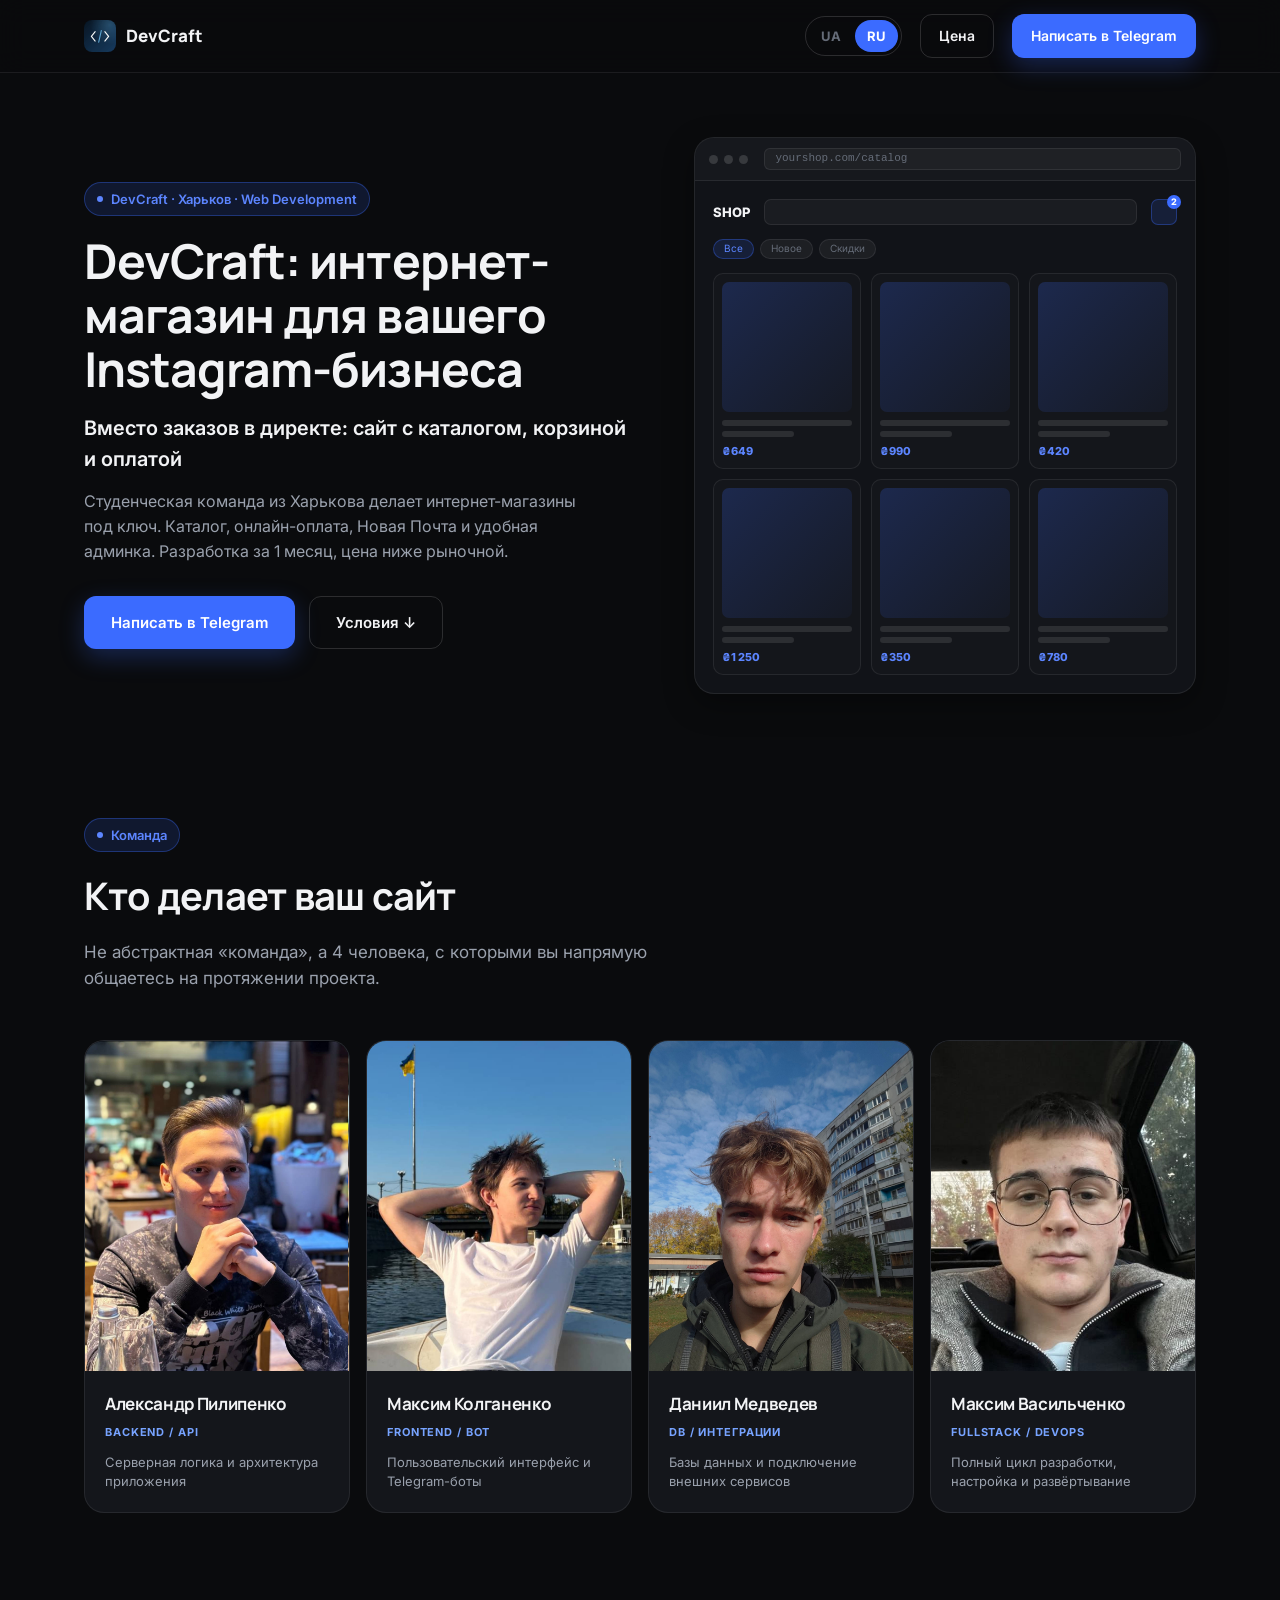
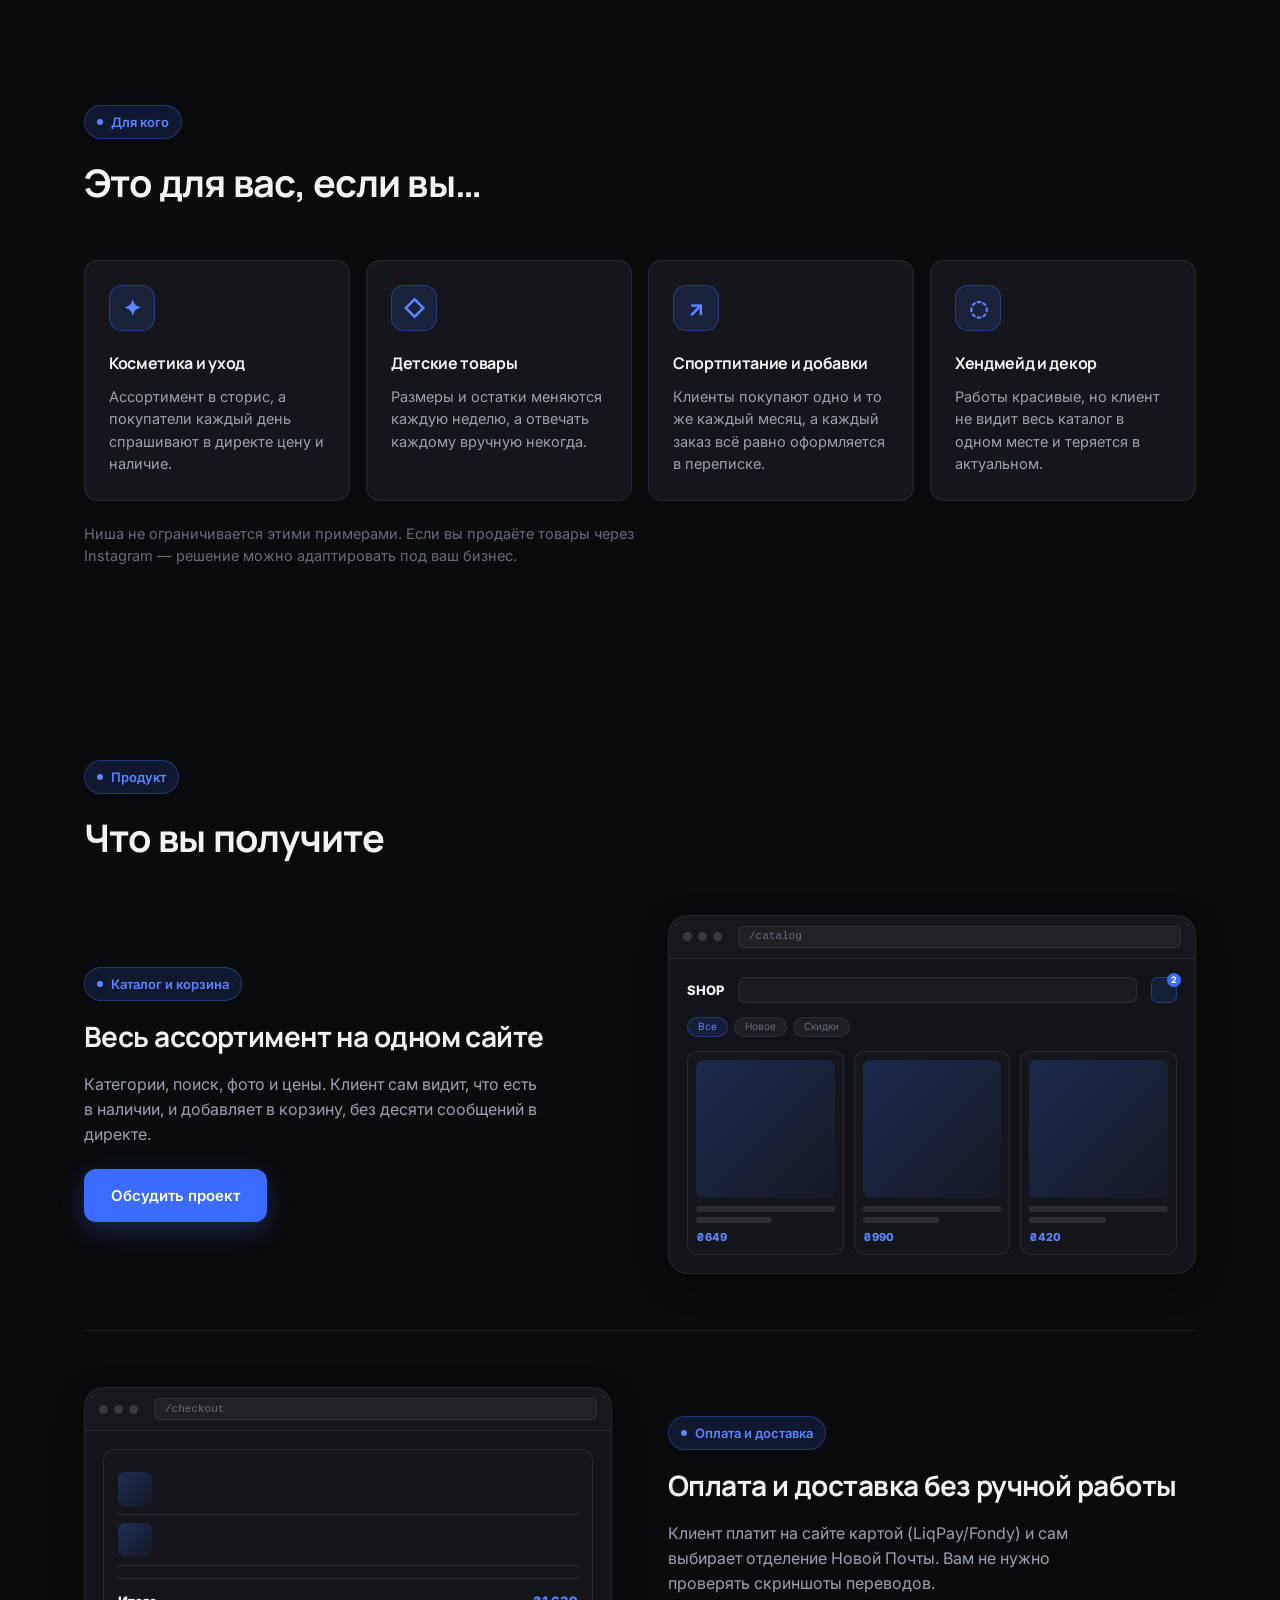
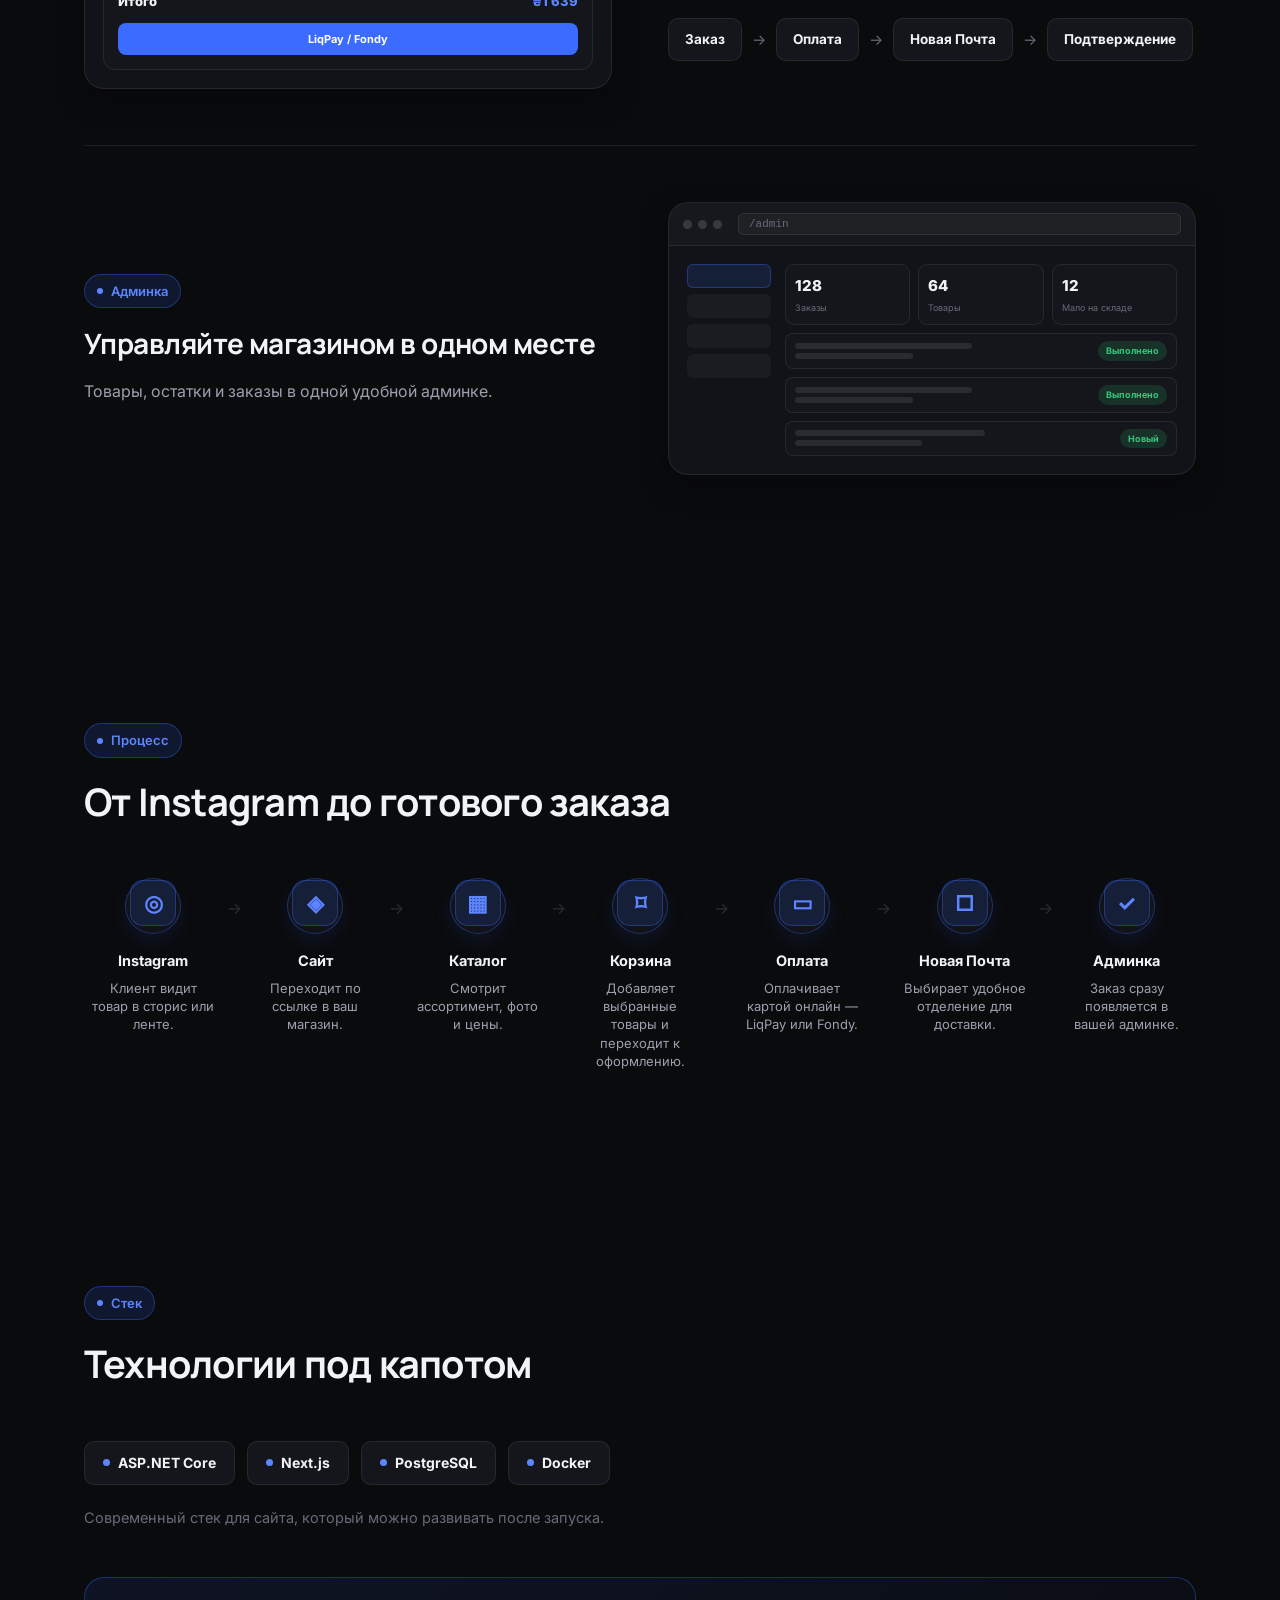
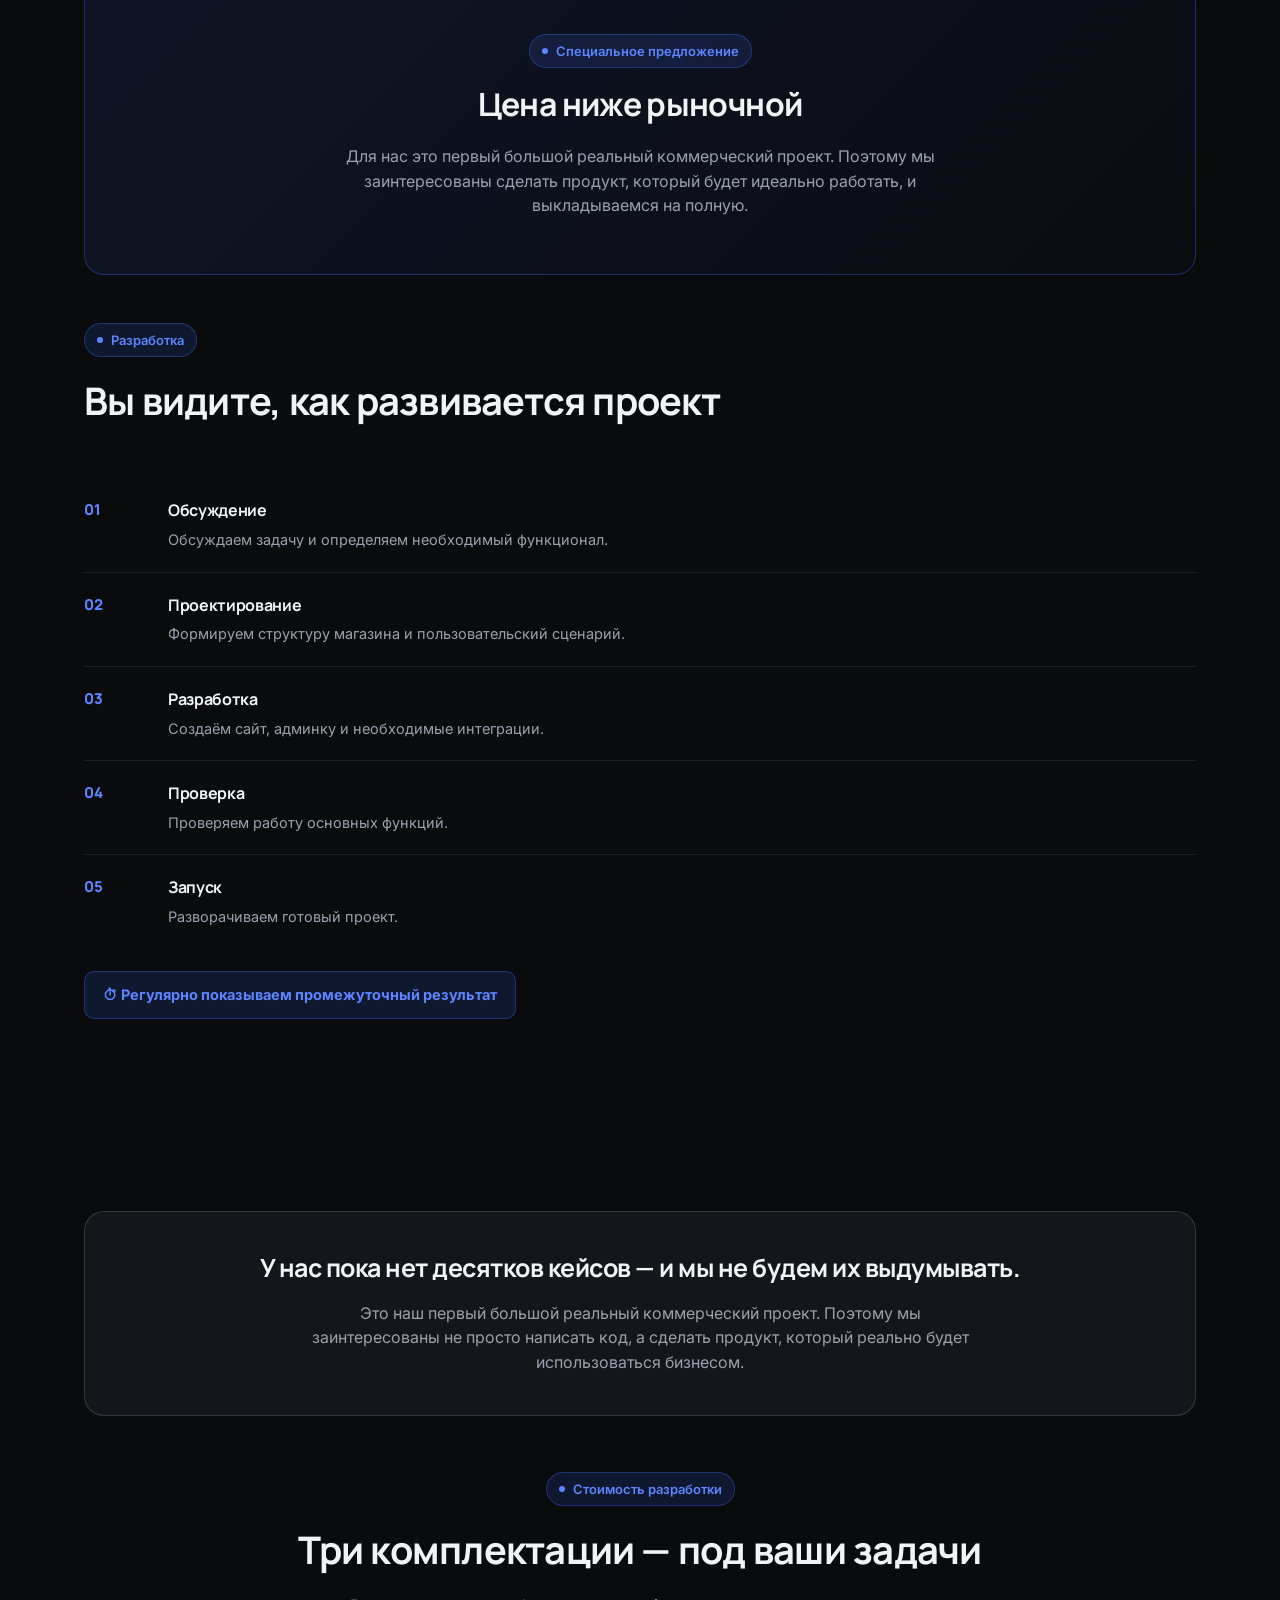
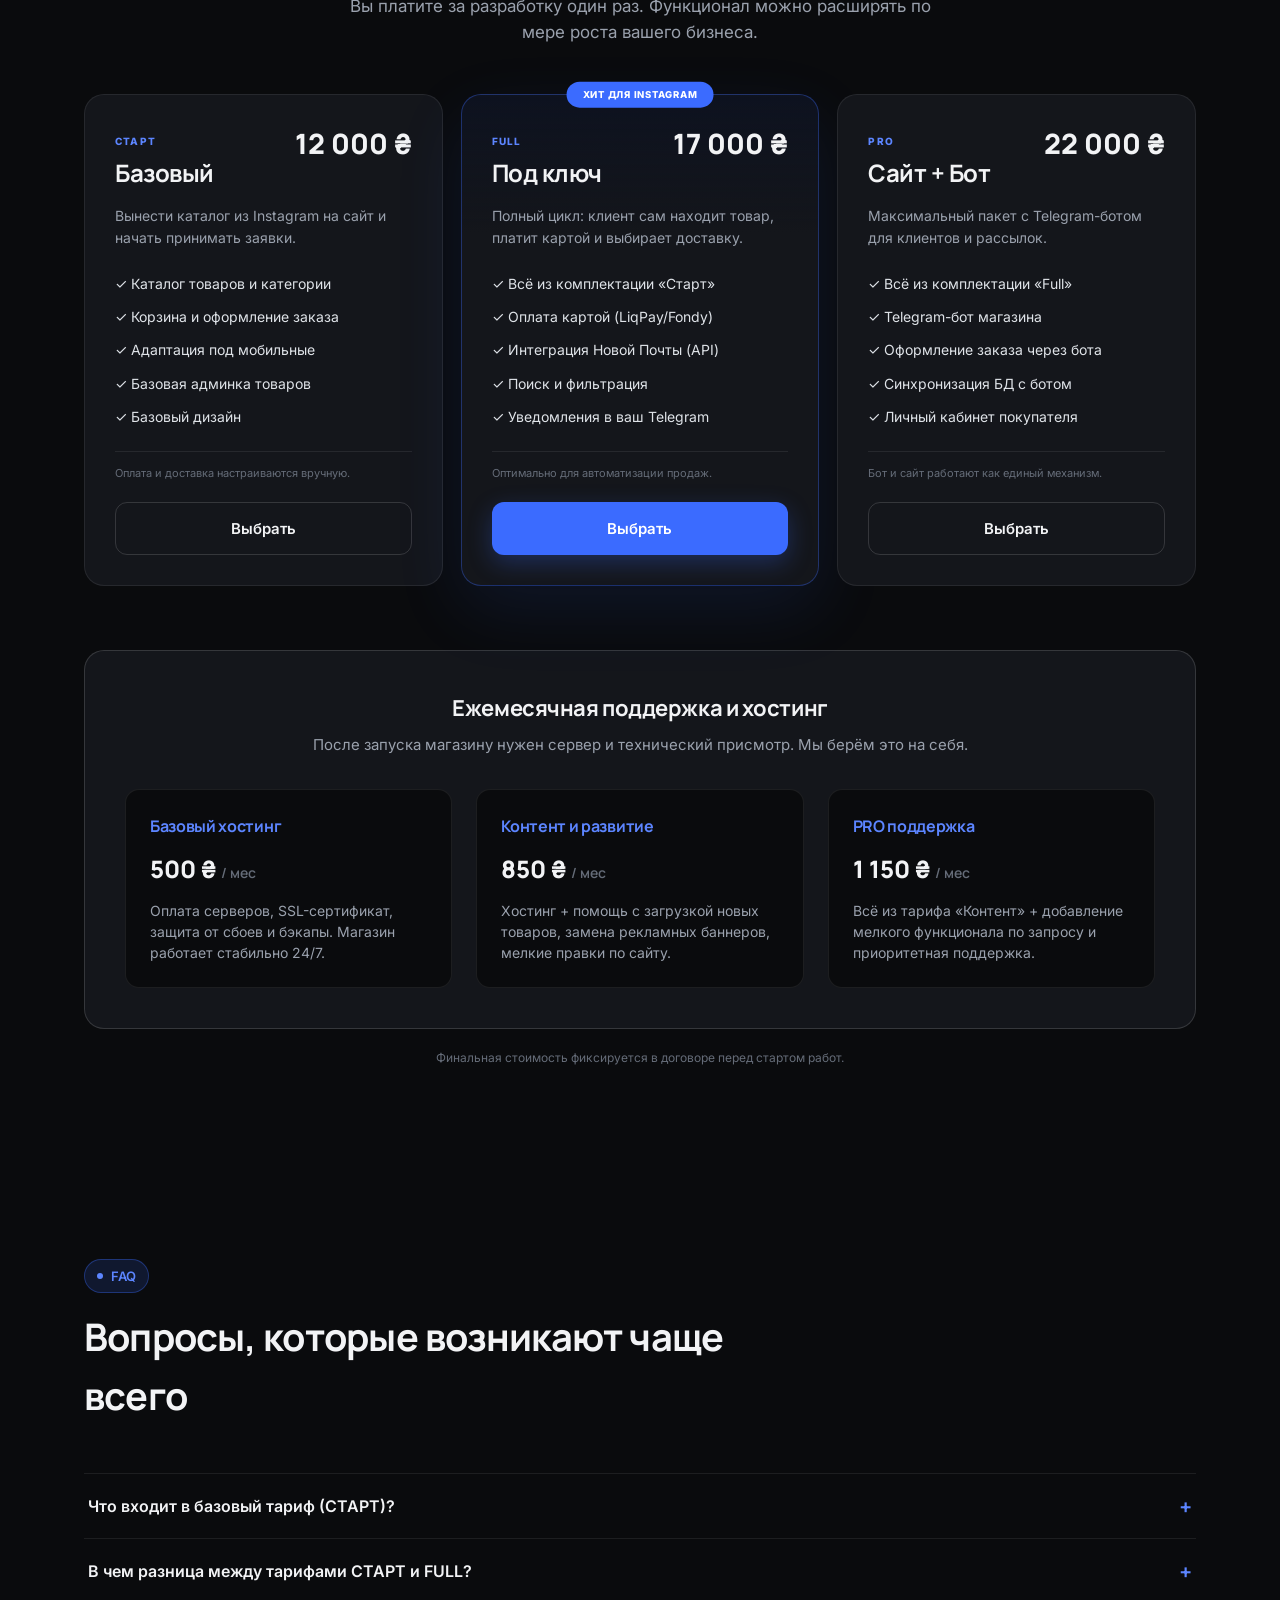
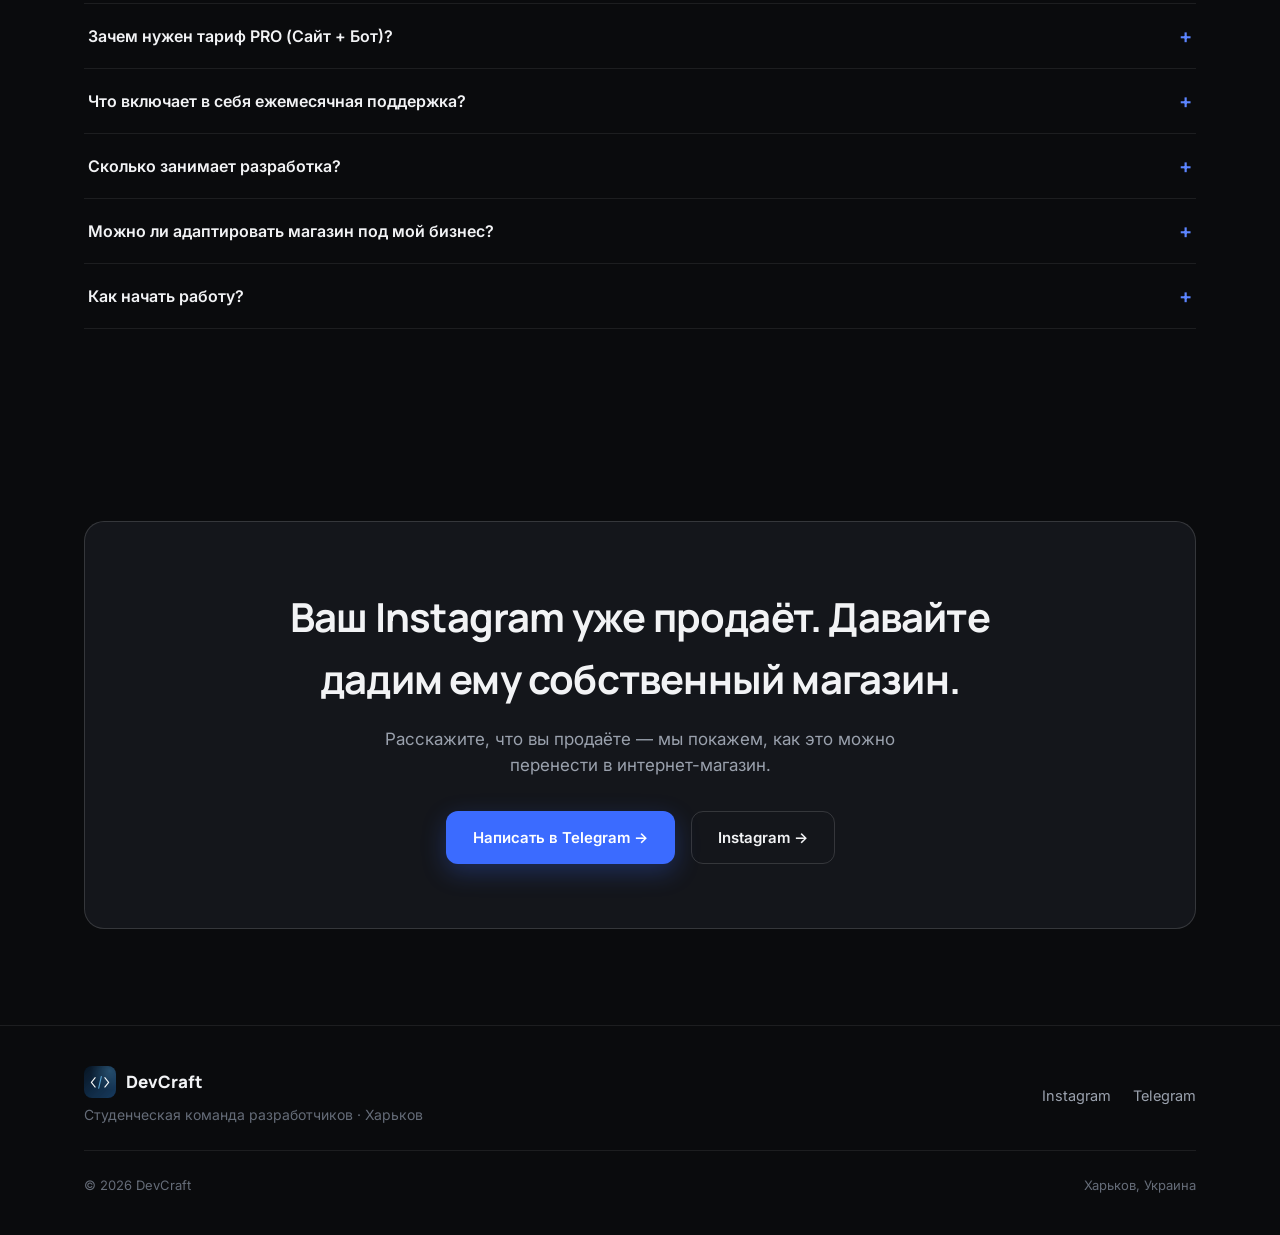
==== commit 5e1678bd: "Update stylesheet link" ====
--- a/ru.html
+++ b/ru.html
@@ -9,7 +9,7 @@
 <link rel="preconnect" href="https://fonts.googleapis.com">
 <link rel="preconnect" href="https://fonts.gstatic.com" crossorigin>
 <link href="https://fonts.googleapis.com/css2?family=Inter:wght@400;500;600;700;800&family=Manrope:wght@600;700;800&display=swap" rel="stylesheet">
-<link rel="stylesheet" href="style.css">
+<link rel="stylesheet" href="style.css?v=2">
 </head>
 <body>
 
@@ -489,4 +489,4 @@
 
 <script src="script.js"></script>
 </body>
-</html>+</html>
